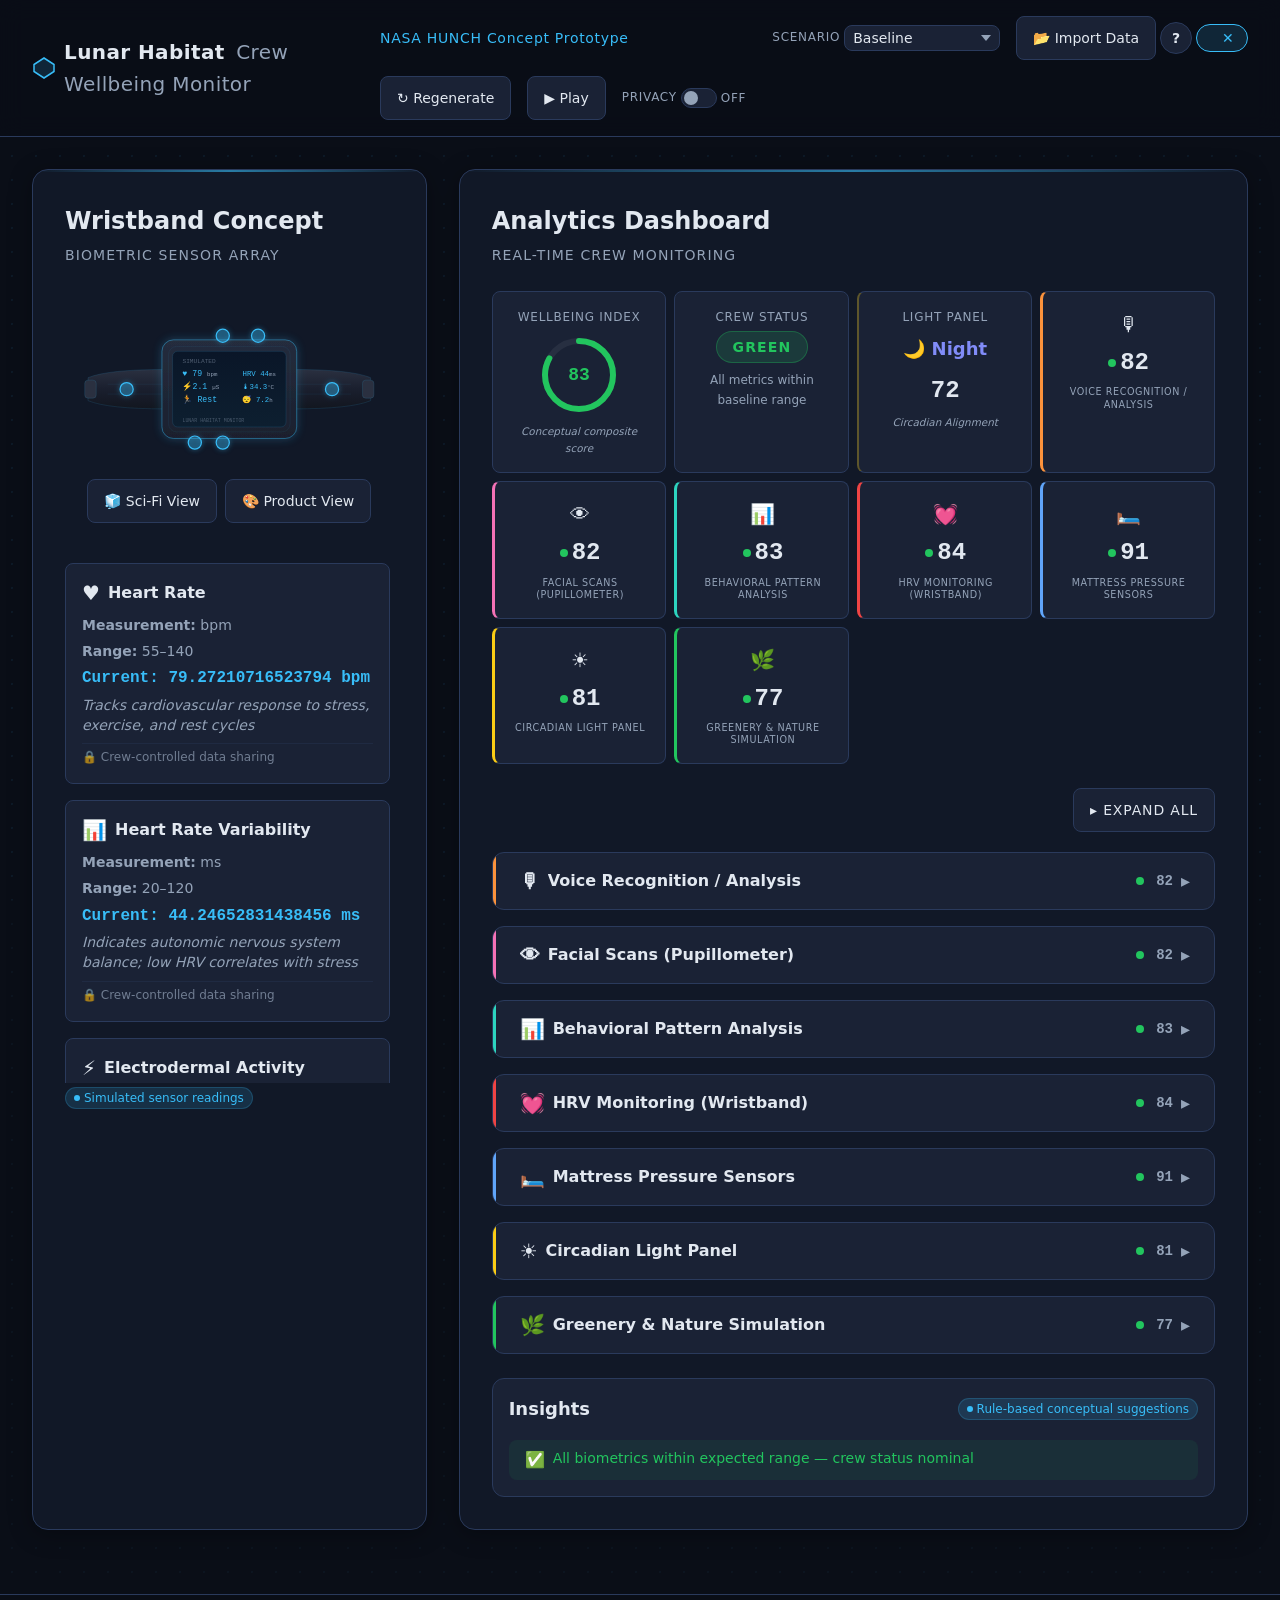
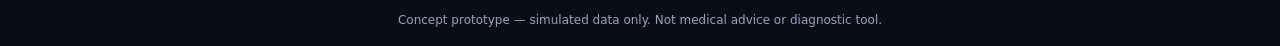
==== index.html @ 0d9d1b86 "feat: reorganize dashboard by monitoring system with accordion layout - Add 7 system accordion secti" ====
<!DOCTYPE html>
<html lang="en">
<head>
    <meta charset="UTF-8">
    <meta name="viewport" content="width=device-width, initial-scale=1.0">
    <title>Lunar Habitat — Crew Wellbeing Monitor</title>
    <link rel="stylesheet" href="styles/main.css">
</head>
<body class="dark-theme">

    <header class="site-header" role="banner">
        <div class="header-brand">
            <svg class="header-logo" width="24" height="24" viewBox="0 0 24 24" fill="none" aria-hidden="true">
                <polygon points="12,2 22,8.5 22,15.5 12,22 2,15.5 2,8.5" stroke="var(--color-accent)" stroke-width="1.5" fill="var(--color-accent-glow)" />
            </svg>
            <h1>Lunar Habitat <span class="subtitle">Crew Wellbeing Monitor</span></h1>
        </div>
        <div class="controls-bar">
            <span class="controls-label text-accent">NASA HUNCH Concept Prototype</span>

            <div class="controls-group">
                <label for="scenario-select" class="control-label">Scenario</label>
                <select id="scenario-select" class="control-select">
                    <option value="baseline">Baseline</option>
                    <option value="stress">Stress Spike</option>
                    <option value="sleepDeprived">Sleep Deprived</option>
                    <option value="exercise">High Activity</option>
                    <option value="eva">EVA Spacewalk</option>
                    <option value="microgravity">Microgravity Rest</option>
                    <option value="emergency">Emergency Alert</option>
                    <option value="isolation">Social Isolation</option>
                </select>
            </div>

            <div class="controls-group controls-group--import">
                <button id="btn-import" class="control-btn" title="Import CSV or JSON data file">
                    📂 Import Data
                </button>
                <input type="file" id="file-import" accept=".csv,.json" class="sr-only" aria-label="Choose CSV or JSON file to import">
                <button id="btn-import-help" class="control-btn control-btn--icon" title="Show expected file format" aria-label="File format help">
                    ?
                </button>
                <div id="import-badge" class="import-badge" hidden>
                    <span id="import-filename" class="import-badge-name"></span>
                    <button id="btn-import-clear" class="import-badge-clear" title="Clear imported data" aria-label="Clear imported data">✕</button>
                </div>
            </div>

            <button id="btn-regenerate" class="control-btn" title="Regenerate simulated data">
                ↻ Regenerate
            </button>

            <button id="btn-play-pause" class="control-btn" title="Play/pause real-time simulation">
                ▶ Play
            </button>

            <div class="controls-group">
                <label for="privacy-toggle" class="control-label">Privacy</label>
                <button id="privacy-toggle" class="control-toggle" role="switch" aria-checked="false" title="Toggle privacy mode — hide exact values">
                    <span class="toggle-track">
                        <span class="toggle-thumb"></span>
                    </span>
                    <span class="toggle-label">Off</span>
                </button>
            </div>
        </div>
    </header>

    <main id="main-content" class="main-layout">
        <section id="wristband-panel" class="panel">
            <div class="panel-header">
                <h2 class="panel-title">Wristband Concept</h2>
                <p class="panel-subtitle">Biometric Sensor Array</p>
            </div>
            <div class="wristband-display">
                <!-- Wristband visualization — Phase 2 -->
            </div>
            <div class="sensor-list">
                <!-- Sensor readings — Phase 2 -->
            </div>
            <span class="badge">Simulated sensor readings</span>
        </section>
        <section id="dashboard-panel" class="panel">
            <div class="panel-header">
                <h2 class="panel-title">Analytics Dashboard</h2>
                <p class="panel-subtitle">Real-time Crew Monitoring</p>
            </div>
            <div class="kpi-grid">
                <!-- KPI cards — Phase 3 -->
            </div>
            <div class="charts-grid">
                <!-- Charts — Phase 3 -->
            </div>
            <div class="insights-panel">
                <!-- Insights — Phase 3 -->
            </div>
            <p class="placeholder-text">Dashboard metrics loading...</p>
        </section>
    </main>

    <!-- Import format help popover -->
    <div id="import-help-popover" class="import-help-popover" hidden role="dialog" aria-label="Data import format help">
        <div class="import-help-content">
            <div class="import-help-header">
                <strong>Expected File Format</strong>
                <button id="btn-close-help" class="import-badge-clear" aria-label="Close help">✕</button>
            </div>
            <div class="import-help-body">
                <p><strong>CSV</strong> — first row must be column headers, comma-separated.</p>
                <p><strong>JSON</strong> — array of objects, or <code>{ "data": [...] }</code>.</p>
                <table class="import-help-table">
                    <thead><tr><th>Column</th><th>Range</th><th>Required</th></tr></thead>
                    <tbody>
                        <tr><td>timestamp</td><td>ISO 8601</td><td>No</td></tr>
                        <tr><td>heartRateBpm</td><td>40–180</td><td>Yes*</td></tr>
                        <tr><td>hrvMs</td><td>10–150</td><td>Yes*</td></tr>
                        <tr><td>edaMicrosiemens</td><td>0.1–10.0</td><td>Yes*</td></tr>
                        <tr><td>skinTempC</td><td>30.0–38.0</td><td>Yes*</td></tr>
                        <tr><td>activityScore</td><td>0–100</td><td>Yes*</td></tr>
                        <tr><td>sleepMinutes</td><td>0–600</td><td>Yes*</td></tr>
                        <tr><td>restlessnessScore</td><td>0–100</td><td>Yes*</td></tr>
                        <tr><td>voiceStressIndex</td><td>0–100</td><td>No</td></tr>
                        <tr><td>pupilDilationMm</td><td>2.0–8.0</td><td>No</td></tr>
                        <tr><td>socialScore</td><td>0–100</td><td>No</td></tr>
                        <tr><td>routineDeviation</td><td>0–100</td><td>No</td></tr>
                        <tr><td>cognitiveLoad</td><td>0–100</td><td>No</td></tr>
                        <tr><td>sleepQuality</td><td>0–100</td><td>No</td></tr>
                        <tr><td>circadianAlignment</td><td>0–100</td><td>No</td></tr>
                        <tr><td>lightSpectrumScore</td><td>0–100</td><td>No</td></tr>
                        <tr><td>greeneryExposureMin</td><td>0–120</td><td>No</td></tr>
                        <tr><td>natureSoundscapeScore</td><td>0–100</td><td>No</td></tr>
                        <tr><td>windowSimStatus</td><td>0–100</td><td>No</td></tr>
                    </tbody>
                </table>
                <p class="import-help-note">*At least one biometric column is required. Missing columns use defaults. Aliases accepted: hr, hrv, eda, temp, activity, sleep, restlessness, voice, pupil, social, routine, cognitive, circadian, spectrum, greenery, soundscape, window.</p>
                <p><a href="sample-data.csv" download class="import-help-link">⬇ Download sample CSV template</a></p>
            </div>
        </div>
    </div>

    <!-- Import toast notifications -->
    <div id="import-toast" class="import-toast" hidden role="alert" aria-live="assertive"></div>

    <footer class="site-footer">
        Concept prototype — simulated data only. Not medical advice or diagnostic tool.
    </footer>

    <div id="a11y-live" aria-live="polite" aria-atomic="true" class="sr-only"></div>

    <noscript>
        <p>JavaScript is required to run the Lunar Habitat Crew Wellbeing Monitor. Please enable JavaScript in your browser.</p>
    </noscript>

    <script type="module" src="scripts/app.js"></script>
</body>
</html>
---- styles/main.css ----
/**
 * Lunar Habitat — Crew Wellbeing Monitor
 * CSS Design System Foundation
 * NASA HUNCH Concept Prototype
 */

/* ============================================
   CSS Custom Properties
   ============================================ */

:root,
.dark-theme {
  /* Colors */
  --color-bg-primary: #0a0e17;
  --color-bg-secondary: #111827;
  --color-bg-card: #1a2235;
  --color-bg-card-hover: #1e2a40;
  --color-border: #2a3a5c;
  --color-text-primary: #e2e8f0;
  --color-text-secondary: #94a3b8;
  --color-text-accent: #38bdf8;
  --color-accent: #38bdf8;
  --color-accent-glow: rgba(56, 189, 248, 0.15);
  --color-success: #22c55e;
  --color-warning: #f59e0b;
  --color-danger: #ef4444;

  /* Spacing */
  --space-xs: 0.25rem;
  --space-sm: 0.5rem;
  --space-md: 1rem;
  --space-lg: 1.5rem;
  --space-xl: 2rem;
  --space-2xl: 3rem;

  /* Typography */
  --font-family: 'Inter', -apple-system, BlinkMacSystemFont, 'Segoe UI', system-ui, sans-serif;
  --font-mono: 'JetBrains Mono', 'Fira Code', 'Consolas', monospace;
  --font-size-xs: 0.75rem;
  --font-size-sm: 0.875rem;
  --font-size-base: 1rem;
  --font-size-lg: 1.125rem;
  --font-size-xl: 1.25rem;
  --font-size-2xl: 1.5rem;
  --font-size-3xl: 2rem;

  /* Radii */
  --radius-sm: 0.375rem;
  --radius-md: 0.5rem;
  --radius-lg: 0.75rem;
  --radius-xl: 1rem;

  /* Shadows */
  --shadow-card: 0 4px 24px rgba(0, 0, 0, 0.3);
  --shadow-glow: 0 0 20px var(--color-accent-glow);
}

/* ============================================
   Base Styles
   ============================================ */

*,
*::before,
*::after {
  box-sizing: border-box;
  margin: 0;
  padding: 0;
}

html {
  scroll-behavior: smooth;
}

body {
  background-color: var(--color-bg-primary);
  color: var(--color-text-primary);
  font-family: var(--font-family);
  font-size: var(--font-size-base);
  line-height: 1.6;
  min-height: 100vh;

  /* Subtle dot-grid background pattern for space-grade feel */
  background-image: radial-gradient(
    circle,
    rgba(56, 189, 248, 0.04) 1px,
    transparent 1px
  );
  background-size: 24px 24px;
}

/* Reduced motion preference */
@media (prefers-reduced-motion: reduce) {
  *,
  *::before,
  *::after {
    animation-duration: 0.01ms !important;
    animation-iteration-count: 1 !important;
    transition-duration: 0.01ms !important;
    scroll-behavior: auto !important;
  }
}

/* ============================================
   Layout Classes
   ============================================ */

.main-layout {
  display: grid;
  grid-template-columns: minmax(340px, 1fr) minmax(400px, 2fr);
  gap: var(--space-xl);
  padding: var(--space-xl);
  max-width: 1600px;
  margin: 0 auto;
  min-height: calc(100vh - 120px);
}

@media (max-width: 1024px) {
  .main-layout {
    grid-template-columns: 1fr;
  }
}

.panel {
  background: var(--color-bg-secondary);
  border: 1px solid var(--color-border);
  border-radius: var(--radius-xl);
  padding: var(--space-xl);
  box-shadow: var(--shadow-card);
  position: relative;
  overflow: hidden;
}

.panel::before {
  content: '';
  position: absolute;
  top: 0;
  left: 0;
  right: 0;
  height: 2px;
  background: linear-gradient(90deg, transparent, var(--color-accent), transparent);
  opacity: 0.6;
}

.panel-header {
  margin-bottom: var(--space-lg);
}

.panel-title {
  font-size: var(--font-size-2xl);
  font-weight: 600;
  color: var(--color-text-primary);
}

.panel-subtitle {
  font-size: var(--font-size-sm);
  color: var(--color-text-secondary);
  text-transform: uppercase;
  letter-spacing: 0.08em;
  margin-top: var(--space-xs);
}

.card {
  background-color: var(--color-bg-card);
  border: 1px solid var(--color-border);
  border-radius: var(--radius-md);
  padding: var(--space-md);
  transition: background-color 0.2s ease, box-shadow 0.2s ease;
}

.card:hover {
  background-color: var(--color-bg-card-hover);
  box-shadow: var(--shadow-glow);
}

/* ============================================
   Utility Classes
   ============================================ */

.visually-hidden {
  position: absolute;
  width: 1px;
  height: 1px;
  padding: 0;
  margin: -1px;
  overflow: hidden;
  clip: rect(0, 0, 0, 0);
  white-space: nowrap;
  border: 0;
}

.text-accent {
  color: var(--color-text-accent);
}

.text-muted {
  color: var(--color-text-secondary);
}

.text-success {
  color: var(--color-success);
}

.text-warning {
  color: var(--color-warning);
}

.text-danger {
  color: var(--color-danger);
}

.badge {
  display: inline-flex;
  align-items: center;
  gap: var(--space-xs);
  padding: var(--space-xs) var(--space-sm);
  font-size: var(--font-size-xs);
  font-weight: 500;
  line-height: 1;
  border-radius: 9999px;
  background: var(--color-accent-glow);
  color: var(--color-accent);
  border: 1px solid rgba(56, 189, 248, 0.2);
}

.badge::before {
  content: '';
  width: 6px;
  height: 6px;
  border-radius: 50%;
  background: var(--color-accent);
  animation: pulse 2s ease-in-out infinite;
}

@keyframes pulse {
  0%, 100% { opacity: 1; }
  50% { opacity: 0.4; }
}

/* ============================================
   Header Styles
   ============================================ */

.site-header {
  position: sticky;
  top: 0;
  z-index: 100;
  display: flex;
  align-items: center;
  justify-content: space-between;
  padding: var(--space-md) var(--space-xl);
  background: rgba(10, 14, 23, 0.85);
  backdrop-filter: blur(12px);
  -webkit-backdrop-filter: blur(12px);
  border-bottom: 1px solid var(--color-border);
}

.header-brand {
  display: flex;
  align-items: center;
  gap: var(--space-sm);
}

.header-brand h1 {
  font-size: var(--font-size-xl);
  font-weight: 600;
  color: var(--color-text-primary);
  letter-spacing: 0.02em;
}

.header-brand .subtitle {
  font-weight: 300;
  color: var(--color-text-secondary);
  margin-left: var(--space-xs);
}

.header-logo {
  flex-shrink: 0;
}

.controls-bar {
  display: flex;
  align-items: center;
  gap: var(--space-sm);
}

/* ============================================
   Footer Styles
   ============================================ */

.site-footer {
  text-align: center;
  padding: var(--space-md) var(--space-xl);
  font-size: var(--font-size-xs);
  color: var(--color-text-secondary);
  background: var(--color-bg-primary);
  border-top: 1px solid var(--color-border);
}

/* ============================================
   Background Dot Grid
   ============================================ */

body::after {
  content: '';
  position: fixed;
  inset: 0;
  background-image: radial-gradient(circle, rgba(56, 189, 248, 0.03) 1px, transparent 1px);
  background-size: 24px 24px;
  pointer-events: none;
  z-index: -1;
}

/* ============================================
   Placeholder / Loading State
   ============================================ */

.placeholder-text {
  color: var(--color-text-secondary);
  font-style: italic;
  text-align: center;
  padding: var(--space-2xl);
  font-size: var(--font-size-sm);
}

/* ============================================
   Wristband Display
   ============================================ */

.wristband-display {
  display: flex;
  flex-direction: column;
  justify-content: center;
  align-items: center;
  padding: var(--space-md) 0;
  max-width: 520px;
  margin: 0 auto;
  gap: var(--space-sm);
}

.view-3d-links {
  display: flex;
  gap: var(--space-sm);
  flex-wrap: wrap;
  justify-content: center;
}

.view-3d-link {
  display: inline-flex;
  align-items: center;
  gap: var(--space-xs);
  text-decoration: none;
  font-size: var(--font-size-sm);
  color: var(--color-text-accent);
  border: 1px solid var(--color-accent);
  padding: var(--space-xs) var(--space-md);
  border-radius: var(--radius-md);
  background: rgba(56, 189, 248, 0.08);
  cursor: pointer;
  transition: background 0.2s, box-shadow 0.2s;
}

.view-3d-link:hover,
.view-3d-link:focus-visible {
  background: rgba(56, 189, 248, 0.18);
  box-shadow: 0 0 12px var(--color-accent-glow);
  outline: none;
}

.wristband-svg {
  width: 100%;
  height: auto;
  display: block;
}

/* ============================================
   Sensor Hotspots (SVG circles)
   ============================================ */

.sensor-hotspot {
  cursor: pointer;
  transition: transform 0.2s ease, fill-opacity 0.2s ease;
  transform-origin: center;
}

.sensor-hotspot:hover {
  transform: scale(1.45);
  fill-opacity: 0.55;
}

@keyframes hotspot-pulse {
  0%, 100% { stroke-opacity: 1; }
  50%      { stroke-opacity: 0.3; }
}

.hotspot-pulse {
  animation: hotspot-pulse 2.5s ease-in-out infinite;
}

/* ============================================
   Device Screen Text
   ============================================ */

.device-screen-text text {
  pointer-events: none;
}

/* ============================================
   Sensor List & Cards
   ============================================ */

.sensor-list {
  display: flex;
  flex-direction: column;
  gap: var(--space-md);
  margin-top: var(--space-lg);
  max-height: 520px;
  overflow-y: auto;
  padding-right: var(--space-xs);
}

.sensor-card {
  background-color: var(--color-bg-card);
  border: 1px solid var(--color-border);
  border-radius: var(--radius-md);
  padding: var(--space-md);
  transition: border-color 0.25s ease, box-shadow 0.25s ease, background-color 0.2s ease;
  cursor: default;
}

.sensor-card:hover {
  background-color: var(--color-bg-card-hover);
  box-shadow: var(--shadow-glow);
}

.sensor-card.active {
  border-color: var(--color-accent);
  box-shadow: 0 0 16px var(--color-accent-glow),
              inset 0 0 0 1px rgba(56, 189, 248, 0.1);
}

.sensor-card-header {
  display: flex;
  align-items: center;
  gap: var(--space-sm);
  margin-bottom: var(--space-sm);
}

.sensor-card-header .sensor-icon {
  font-size: var(--font-size-xl);
  line-height: 1;
}

.sensor-card-header .sensor-name {
  font-size: var(--font-size-base);
  font-weight: 600;
  color: var(--color-text-primary);
}

.sensor-card-body {
  font-size: var(--font-size-sm);
  color: var(--color-text-secondary);
  display: flex;
  flex-direction: column;
  gap: var(--space-xs);
}

.sensor-card-body .sensor-reading {
  font-family: var(--font-mono);
  font-size: var(--font-size-base);
  color: var(--color-accent);
  font-weight: 600;
}

.sensor-card-body .sensor-why {
  font-style: italic;
  color: var(--color-text-secondary);
  line-height: 1.4;
}

.sensor-privacy {
  font-size: var(--font-size-xs);
  color: var(--color-text-secondary);
  opacity: 0.7;
  margin-top: var(--space-sm);
  padding-top: var(--space-xs);
  border-top: 1px solid rgba(42, 58, 92, 0.5);
}

/* Scrollbar styling for sensor list */
.sensor-list::-webkit-scrollbar {
  width: 4px;
}

.sensor-list::-webkit-scrollbar-track {
  background: transparent;
}

.sensor-list::-webkit-scrollbar-thumb {
  background: var(--color-border);
  border-radius: 2px;
}

.sensor-list::-webkit-scrollbar-thumb:hover {
  background: var(--color-text-secondary);
}

/* ============================================
   Charts Grid & Cards
   ============================================ */

.charts-grid {
  display: flex;
  flex-direction: column;
  gap: var(--space-md);
  margin-top: var(--space-md);
}

@media (max-width: 768px) {
  .charts-grid {
    gap: var(--space-sm);
  }
}

.chart-card {
  padding: var(--space-md);
  min-height: 200px;
}

.chart-card h3 {
  font-size: var(--font-size-sm);
  font-weight: 500;
  color: var(--color-text-secondary);
  text-transform: uppercase;
  letter-spacing: 0.06em;
  margin-bottom: var(--space-sm);
}

.chart-container {
  position: relative;
  width: 100%;
}

.chart-container canvas {
  display: block;
  width: 100%;
  border-radius: var(--radius-sm);
}

.chart-legend {
  display: flex;
  gap: var(--space-md);
  margin-top: var(--space-xs);
  font-size: var(--font-size-xs);
  color: var(--color-text-secondary);
}

.chart-legend-item {
  display: flex;
  align-items: center;
  gap: var(--space-xs);
}

.chart-legend-swatch {
  display: inline-block;
  width: 12px;
  height: 3px;
  border-radius: 2px;
}

/* ============================================
   KPI Grid
   ============================================ */

.kpi-grid {
    display: grid;
    grid-template-columns: repeat(4, 1fr);
    gap: var(--space-sm);
    margin-bottom: var(--space-lg);
}

@media (max-width: 1200px) {
    .kpi-grid { grid-template-columns: repeat(3, 1fr); }
}

@media (max-width: 768px) {
    .kpi-grid { grid-template-columns: repeat(2, 1fr); }
}

.kpi-card {
    text-align: center;
    padding: var(--space-md);
    display: flex;
    flex-direction: column;
    align-items: center;
    gap: var(--space-xs);
}

.kpi-card--wellbeing,
.kpi-card--status {
    grid-column: span 1;
}

.kpi-icon {
    font-size: var(--font-size-xl);
}

.kpi-value {
    font-size: var(--font-size-2xl);
    font-weight: 700;
    font-family: var(--font-mono);
    color: var(--color-text-primary);
}

.kpi-label {
    font-size: var(--font-size-xs);
    color: var(--color-text-secondary);
    text-transform: uppercase;
    letter-spacing: 0.06em;
}

.kpi-unit {
    font-size: var(--font-size-xs);
    color: var(--color-text-secondary);
    font-family: var(--font-mono);
}

.kpi-sublabel {
    font-size: 0.65rem;
    color: var(--color-text-secondary);
    font-style: italic;
}

/* Wellbeing Gauge */
.wellbeing-gauge {
    margin: var(--space-xs) 0;
}

.wellbeing-ring {
    display: block;
}

/* Status Pill */
.status-pill {
    display: inline-flex;
    align-items: center;
    padding: var(--space-xs) var(--space-md);
    border-radius: 9999px;
    font-size: var(--font-size-sm);
    font-weight: 600;
    text-transform: uppercase;
    letter-spacing: 0.08em;
}

.status-pill--green {
    background: rgba(34, 197, 94, 0.15);
    color: #22c55e;
    border: 1px solid rgba(34, 197, 94, 0.3);
}

.status-pill--yellow {
    background: rgba(245, 158, 11, 0.15);
    color: #f59e0b;
    border: 1px solid rgba(245, 158, 11, 0.3);
}

.status-pill--red {
    background: rgba(239, 68, 68, 0.15);
    color: #ef4444;
    border: 1px solid rgba(239, 68, 68, 0.3);
}

.status-explanation {
    font-size: var(--font-size-xs);
    color: var(--color-text-secondary);
    margin-top: var(--space-xs);
}

/* Habitat-integrated sensor KPI cards */
.kpi-card--habitat {
    border-left: 2px solid rgba(56, 189, 248, 0.3);
}

.kpi-badge-habitat {
    font-size: 0.55rem;
    color: #38bdf8;
    text-transform: uppercase;
    letter-spacing: 0.1em;
    opacity: 0.7;
    margin-top: var(--space-xs);
}

/* Light Panel Status card */
.kpi-card--lightpanel {
    grid-column: span 1;
    border-left: 2px solid rgba(250, 204, 21, 0.3);
}

.lightpanel-phase {
    font-size: var(--font-size-lg);
    font-weight: 600;
    margin: var(--space-xs) 0;
}

/* ============================================
   System Accordion
   ============================================ */

.accordion-controls {
    display: flex;
    justify-content: flex-end;
    margin-bottom: var(--space-xs);
}

.accordion-toggle-all {
    font-size: var(--font-size-xs);
    text-transform: uppercase;
    letter-spacing: 0.06em;
}

.system-accordion {
    border: 1px solid var(--color-border);
    border-radius: var(--radius-lg);
    background: var(--color-bg-card);
    overflow: hidden;
    transition: border-color 0.2s ease;
}

.system-accordion:hover {
    border-color: rgba(56, 189, 248, 0.2);
}

.system-accordion__header {
    display: flex;
    align-items: center;
    gap: var(--space-sm);
    width: 100%;
    padding: var(--space-md) var(--space-lg);
    background: transparent;
    border: none;
    border-left: 3px solid transparent;
    color: var(--color-text-primary);
    font-family: var(--font-sans);
    font-size: var(--font-size-base);
    font-weight: 600;
    cursor: pointer;
    text-align: left;
    transition: background 0.15s ease;
    min-height: 44px;
}

.system-accordion__header:hover {
    background: rgba(56, 189, 248, 0.04);
}

.system-accordion__header:focus-visible {
    outline: 2px solid var(--color-accent);
    outline-offset: -2px;
    border-radius: var(--radius-lg);
}

.system-accordion__icon {
    font-size: var(--font-size-xl);
    flex-shrink: 0;
}

.system-accordion__title {
    flex: 1;
    min-width: 0;
    overflow: hidden;
    text-overflow: ellipsis;
    white-space: nowrap;
}

.system-accordion__score {
    font-size: var(--font-size-sm);
    font-family: var(--font-mono);
    color: var(--color-text-secondary);
    margin-left: var(--space-xs);
}

.system-accordion__chevron {
    font-size: var(--font-size-lg);
    color: var(--color-text-secondary);
    transition: transform 0.2s ease;
    flex-shrink: 0;
}

.system-accordion.is-open .system-accordion__chevron {
    transform: rotate(0deg);
}

.system-accordion__body {
    max-height: 0;
    overflow: hidden;
    transition: max-height 0.35s ease;
    padding: 0 var(--space-lg);
}

.system-accordion.is-open .system-accordion__body {
    padding: var(--space-sm) var(--space-lg) var(--space-lg);
}

.system-accordion__desc {
    font-size: var(--font-size-sm);
    color: var(--color-text-secondary);
    line-height: 1.5;
    margin-bottom: var(--space-md);
    padding-bottom: var(--space-sm);
    border-bottom: 1px solid var(--color-border);
}

.system-accordion__kpis {
    margin-bottom: var(--space-md);
}

.system-accordion__kpis.kpi-grid {
    grid-template-columns: repeat(auto-fit, minmax(120px, 1fr));
}

.system-accordion__charts {
    display: grid;
    grid-template-columns: repeat(2, 1fr);
    gap: var(--space-md);
}

@media (max-width: 768px) {
    .system-accordion__charts {
        grid-template-columns: 1fr;
    }
    .system-accordion__header {
        padding: var(--space-sm) var(--space-md);
        font-size: var(--font-size-sm);
    }
    .system-accordion__body {
        padding: 0 var(--space-md);
    }
    .system-accordion.is-open .system-accordion__body {
        padding: var(--space-xs) var(--space-md) var(--space-md);
    }
}

/* System health dot */
.system-status-dot {
    display: inline-block;
    width: 8px;
    height: 8px;
    border-radius: 50%;
    flex-shrink: 0;
}

/* System summary cards in overview */
.kpi-card--system-summary {
    border-left: 3px solid transparent;
    transition: border-color 0.2s ease, box-shadow 0.2s ease;
}

.kpi-card--system-summary:hover {
    box-shadow: 0 0 12px rgba(56, 189, 248, 0.15);
}

.system-summary-row {
    display: flex;
    align-items: center;
    gap: var(--space-xs);
    justify-content: center;
}

.kpi-card--system-summary .kpi-label {
    font-size: 0.6rem;
    line-height: 1.3;
}

/* Reduced motion */
@media (prefers-reduced-motion: reduce) {
    .system-accordion__body {
        transition: none;
    }
    .system-accordion__chevron {
        transition: none;
    }
    .system-accordion {
        transition: none;
    }
}

/* ============================================
   Insights Panel
   ============================================ */

.insights-panel {
    margin-top: var(--space-lg);
    padding: var(--space-md);
    background: var(--color-bg-card);
    border: 1px solid var(--color-border);
    border-radius: var(--radius-lg);
}

.insights-header {
    display: flex;
    align-items: center;
    justify-content: space-between;
    margin-bottom: var(--space-md);
}

.insights-header h3 {
    font-size: var(--font-size-lg);
    font-weight: 600;
    color: var(--color-text-primary);
}

.insights-list {
    list-style: none;
    display: flex;
    flex-direction: column;
    gap: var(--space-sm);
}

.insight-item {
    display: flex;
    align-items: flex-start;
    gap: var(--space-sm);
    padding: var(--space-sm) var(--space-md);
    border-radius: var(--radius-md);
    font-size: var(--font-size-sm);
    line-height: 1.5;
}

.insight-item--warning {
    background: rgba(245, 158, 11, 0.08);
    color: #f59e0b;
}

.insight-item--danger {
    background: rgba(239, 68, 68, 0.08);
    color: #ef4444;
}

.insight-item--info {
    background: rgba(56, 189, 248, 0.08);
    color: #38bdf8;
}

.insight-item--success {
    background: rgba(34, 197, 94, 0.08);
    color: #22c55e;
}

.insight-icon {
    flex-shrink: 0;
    font-size: var(--font-size-base);
}

.insight-text {
    flex: 1;
}

/* ============================================
   Phase 6 — Interaction Controls & Demo Mode
   ============================================ */

/* Controls Bar */
.controls-bar {
    display: flex;
    align-items: center;
    gap: var(--space-md);
    flex-wrap: wrap;
}

.controls-label {
    font-size: var(--font-size-sm);
    letter-spacing: 0.05em;
    margin-right: auto;
}

.controls-group {
    display: flex;
    align-items: center;
    gap: var(--space-xs);
}

.control-label {
    font-size: var(--font-size-xs);
    color: var(--color-text-secondary);
    text-transform: uppercase;
    letter-spacing: 0.06em;
}

/* Select dropdown */
.control-select {
    background: var(--color-bg-card);
    color: var(--color-text-primary);
    border: 1px solid var(--color-border);
    border-radius: var(--radius-md);
    padding: var(--space-xs) var(--space-sm);
    font-size: var(--font-size-sm);
    font-family: inherit;
    cursor: pointer;
    outline: none;
    transition: border-color 0.2s;
    appearance: none;
    -webkit-appearance: none;
    padding-right: 1.5rem;
    background-image: url("data:image/svg+xml,%3Csvg xmlns='http://www.w3.org/2000/svg' width='10' height='6'%3E%3Cpath d='M0 0l5 6 5-6z' fill='%2394a3b8'/%3E%3C/svg%3E");
    background-repeat: no-repeat;
    background-position: right 0.5rem center;
}

.control-select:hover,
.control-select:focus {
    border-color: var(--color-accent);
}

.control-select option {
    background: var(--color-bg-secondary);
    color: var(--color-text-primary);
}

/* Buttons */
.control-btn {
    background: var(--color-bg-card);
    color: var(--color-text-primary);
    border: 1px solid var(--color-border);
    border-radius: var(--radius-md);
    padding: var(--space-xs) var(--space-md);
    font-size: var(--font-size-sm);
    font-family: inherit;
    cursor: pointer;
    transition: all 0.2s;
    white-space: nowrap;
}

.control-btn:hover {
    border-color: var(--color-accent);
    background: var(--color-bg-card-hover);
}

.control-btn:active {
    transform: scale(0.97);
}

.control-btn--active {
    background: var(--color-accent-glow);
    border-color: var(--color-accent);
    color: var(--color-accent);
}

/* Toggle switch */
.control-toggle {
    display: flex;
    align-items: center;
    gap: var(--space-xs);
    background: none;
    border: none;
    cursor: pointer;
    padding: 0;
    color: var(--color-text-secondary);
    font-size: var(--font-size-xs);
    font-family: inherit;
}

.toggle-track {
    display: inline-flex;
    align-items: center;
    width: 36px;
    height: 20px;
    background: var(--color-bg-card);
    border: 1px solid var(--color-border);
    border-radius: 10px;
    padding: 2px;
    transition: all 0.2s;
}

.toggle-thumb {
    width: 14px;
    height: 14px;
    background: var(--color-text-secondary);
    border-radius: 50%;
    transition: all 0.2s;
}

.control-toggle--active .toggle-track {
    background: var(--color-accent-glow);
    border-color: var(--color-accent);
}

.control-toggle--active .toggle-thumb {
    transform: translateX(16px);
    background: var(--color-accent);
}

.toggle-label {
    text-transform: uppercase;
    letter-spacing: 0.06em;
}

/* Panel transitions */
.panel {
    transition: opacity 0.2s ease;
}

@media (prefers-reduced-motion: reduce) {
    .panel { transition: none; }
    .toggle-thumb { transition: none; }
    .control-btn { transition: none; }
}

/* Privacy mode indicator */
.privacy-masked {
    font-style: italic;
    opacity: 0.85;
}

/* Responsive controls */
@media (max-width: 768px) {
    .controls-bar {
        gap: var(--space-sm);
    }
    .controls-label {
        width: 100%;
        margin-bottom: var(--space-xs);
    }
}

/* ============================================
   Phase 7 — Accessibility, Responsiveness & Polish
   ============================================ */

/* Screen Reader Only (Visually Hidden) */
.sr-only {
  position: absolute;
  width: 1px;
  height: 1px;
  padding: 0;
  margin: -1px;
  overflow: hidden;
  clip: rect(0, 0, 0, 0);
  white-space: nowrap;
  border: 0;
}

/* Focus Visible Styles */
:focus-visible {
  outline: 2px solid var(--color-accent);
  outline-offset: 2px;
}
button:focus-visible,
select:focus-visible,
.control-toggle:focus-visible,
.sensor-hotspot:focus-visible {
  outline: 2px solid var(--color-accent);
  outline-offset: 2px;
  box-shadow: 0 0 0 4px var(--color-accent-glow);
}

/* Touch Targets (minimum 44x44px) */
.control-btn,
.control-toggle,
.sensor-hotspot {
  min-height: 44px;
  min-width: 44px;
}

/* Loading Spinner */
.loading-spinner {
  display: flex;
  align-items: center;
  justify-content: center;
  padding: var(--space-xl);
}
.loading-spinner::after {
  content: '';
  width: 32px;
  height: 32px;
  border: 3px solid var(--color-border);
  border-top-color: var(--color-accent);
  border-radius: 50%;
  animation: spin 0.8s linear infinite;
}
@keyframes spin {
  to { transform: rotate(360deg); }
}

/* Footer Spacing */
.site-footer {
  margin-top: var(--space-xl);
}

/* ============================================
   Phase 8 — Data Import Controls
   ============================================ */

/* Import badge (shown when imported data is active) */
.import-badge {
    display: inline-flex;
    align-items: center;
    gap: var(--space-xs);
    background: var(--color-accent-glow);
    border: 1px solid var(--color-accent);
    border-radius: 999px;
    padding: 2px var(--space-sm) 2px var(--space-md);
    font-size: var(--font-size-xs);
    color: var(--color-accent);
    font-family: var(--font-mono);
    max-width: 200px;
    animation: badgeFadeIn 0.3s ease;
}

@keyframes badgeFadeIn {
    from { opacity: 0; transform: scale(0.9); }
    to { opacity: 1; transform: scale(1); }
}

.import-badge-name {
    overflow: hidden;
    text-overflow: ellipsis;
    white-space: nowrap;
}

.import-badge-clear {
    display: inline-flex;
    align-items: center;
    justify-content: center;
    background: none;
    border: none;
    color: var(--color-accent);
    cursor: pointer;
    font-size: 14px;
    line-height: 1;
    padding: 2px 4px;
    border-radius: 50%;
    transition: background 0.15s;
    min-width: 22px;
    min-height: 22px;
}

.import-badge-clear:hover {
    background: rgba(56, 189, 248, 0.2);
}

/* Small icon-style button (? help) */
.control-btn--icon {
    min-width: 32px;
    min-height: 32px;
    padding: 0;
    display: inline-flex;
    align-items: center;
    justify-content: center;
    font-weight: 700;
    font-size: var(--font-size-sm);
    border-radius: 50%;
}

/* Disabled simulation controls */
.control--disabled {
    opacity: 0.4;
    pointer-events: none;
    cursor: not-allowed;
}

/* Import toast notification */
.import-toast {
    position: fixed;
    bottom: var(--space-lg);
    left: 50%;
    transform: translateX(-50%);
    padding: var(--space-sm) var(--space-lg);
    border-radius: var(--radius-md);
    font-size: var(--font-size-sm);
    font-family: inherit;
    z-index: 1000;
    max-width: 600px;
    text-align: center;
    animation: toastSlideUp 0.3s ease;
    box-shadow: 0 4px 24px rgba(0, 0, 0, 0.5);
}

@keyframes toastSlideUp {
    from { opacity: 0; transform: translateX(-50%) translateY(16px); }
    to { opacity: 1; transform: translateX(-50%) translateY(0); }
}

.import-toast--success {
    background: rgba(34, 197, 94, 0.15);
    border: 1px solid #22c55e;
    color: #22c55e;
}

.import-toast--warning {
    background: rgba(245, 158, 11, 0.15);
    border: 1px solid #f59e0b;
    color: #f59e0b;
}

.import-toast--error {
    background: rgba(239, 68, 68, 0.15);
    border: 1px solid #ef4444;
    color: #ef4444;
}

/* Import help popover */
.import-help-popover {
    position: fixed;
    top: 50%;
    left: 50%;
    transform: translate(-50%, -50%);
    z-index: 999;
    background: var(--color-bg-secondary);
    border: 1px solid var(--color-border);
    border-radius: var(--radius-lg);
    box-shadow: 0 8px 32px rgba(0, 0, 0, 0.6);
    max-width: 520px;
    width: 90vw;
    animation: popoverFadeIn 0.2s ease;
}

@keyframes popoverFadeIn {
    from { opacity: 0; transform: translate(-50%, -50%) scale(0.95); }
    to { opacity: 1; transform: translate(-50%, -50%) scale(1); }
}

.import-help-content {
    padding: var(--space-lg);
}

.import-help-header {
    display: flex;
    align-items: center;
    justify-content: space-between;
    margin-bottom: var(--space-md);
    font-size: var(--font-size-md);
    color: var(--color-accent);
}

.import-help-body {
    font-size: var(--font-size-sm);
    color: var(--color-text-secondary);
    line-height: 1.6;
}

.import-help-body p {
    margin: var(--space-xs) 0;
}

.import-help-body code {
    background: var(--color-bg-card);
    padding: 1px 4px;
    border-radius: 3px;
    font-family: var(--font-mono);
    font-size: 0.9em;
}

.import-help-table {
    width: 100%;
    border-collapse: collapse;
    margin: var(--space-md) 0;
    font-family: var(--font-mono);
    font-size: var(--font-size-xs);
}

.import-help-table th,
.import-help-table td {
    padding: var(--space-xs) var(--space-sm);
    text-align: left;
    border-bottom: 1px solid var(--color-border);
}

.import-help-table th {
    color: var(--color-accent);
    font-weight: 600;
    text-transform: uppercase;
    letter-spacing: 0.05em;
}

.import-help-note {
    font-size: var(--font-size-xs);
    opacity: 0.7;
    font-style: italic;
}

.import-help-link {
    color: var(--color-accent);
    text-decoration: none;
    font-weight: 500;
}

.import-help-link:hover {
    text-decoration: underline;
}

/* ============================================
   Mobile Responsiveness (600px)
   ============================================ */

@media (max-width: 600px) {
  .controls-bar {
    flex-direction: column;
    align-items: stretch;
    gap: var(--space-sm);
  }
  .controls-group {
    width: 100%;
    justify-content: space-between;
  }
  .control-select {
    flex: 1;
  }
  .control-btn {
    width: 100%;
    justify-content: center;
  }
  .control-btn--icon {
    width: 32px;
    min-width: 32px;
  }
  .import-badge {
    max-width: 100%;
  }
  .import-help-popover {
    width: 95vw;
  }
  .main-layout {
    padding: var(--space-md);
    gap: var(--space-md);
  }
  .panel {
    padding: var(--space-md);
  }
  .charts-grid {
    grid-template-columns: 1fr;
  }
  .kpi-grid {
    grid-template-columns: repeat(2, 1fr);
  }
  .wristband-svg {
    max-width: 100%;
    height: auto;
  }
}
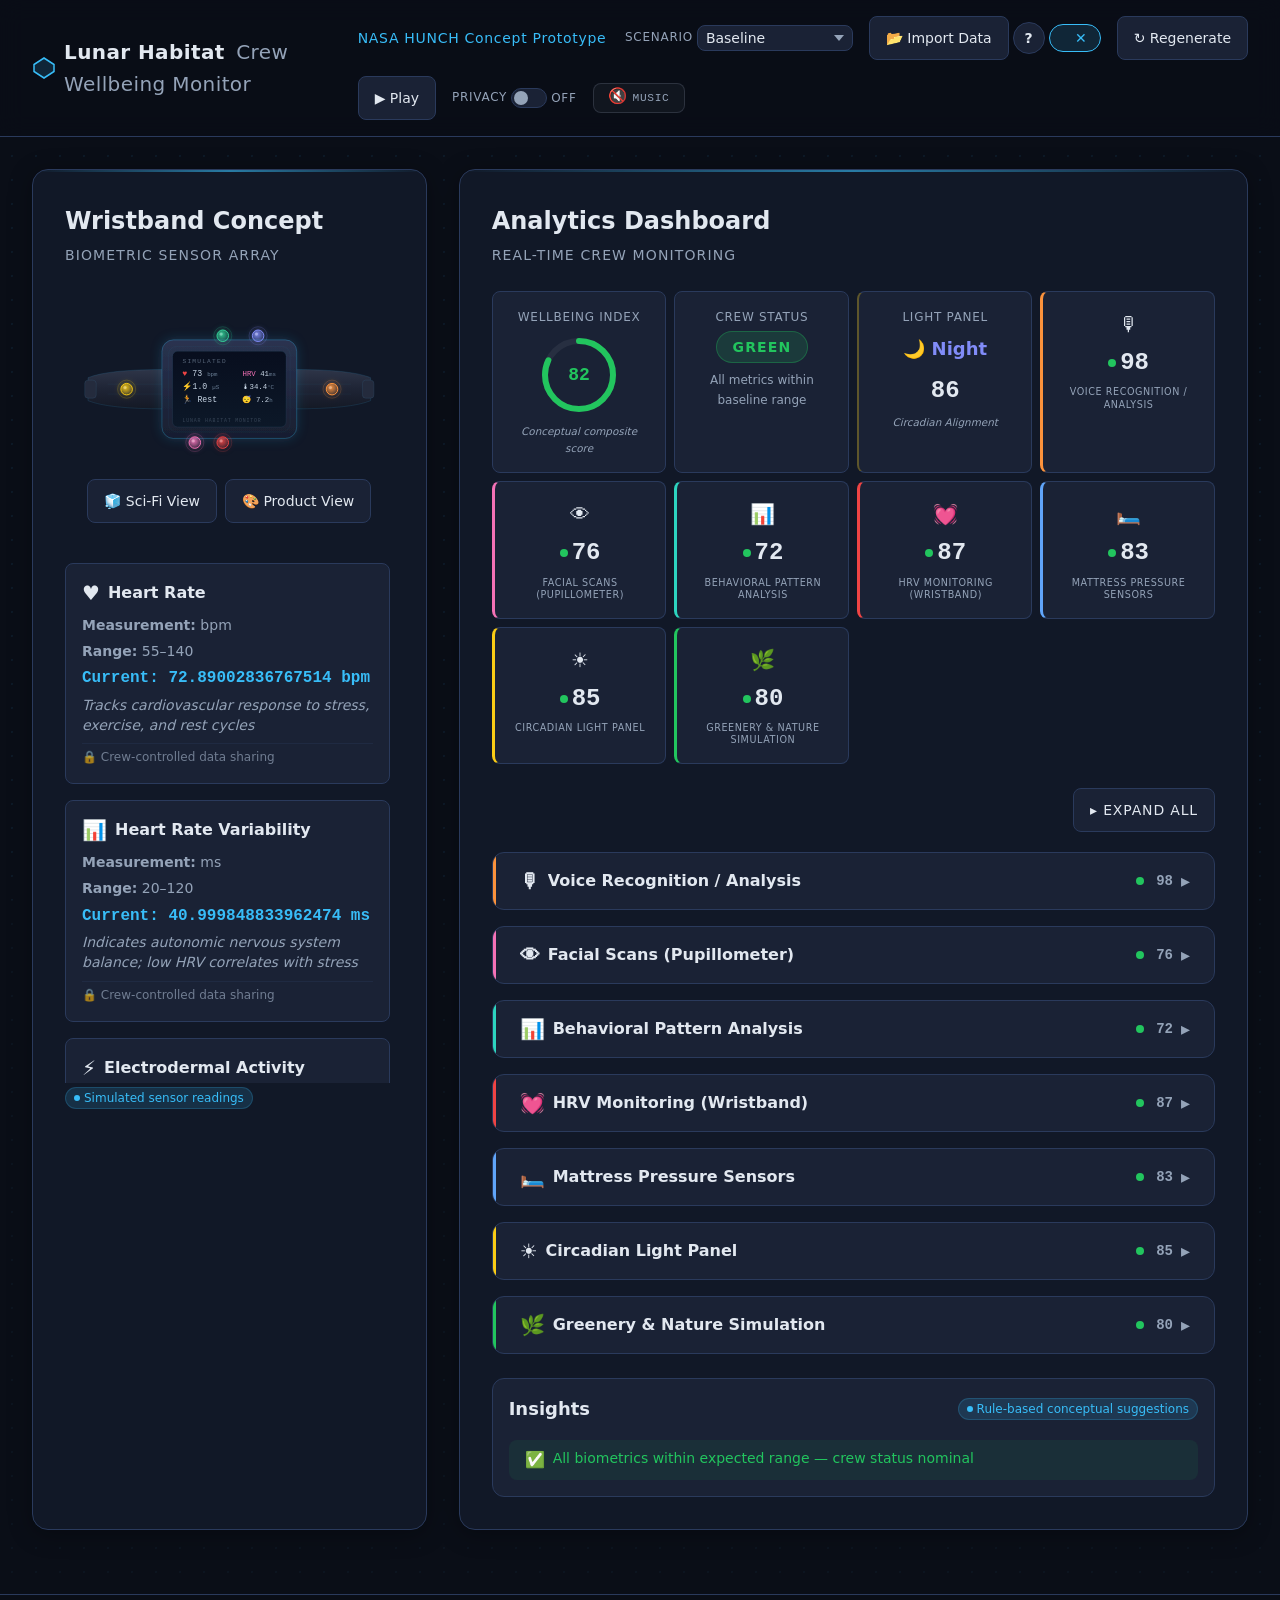
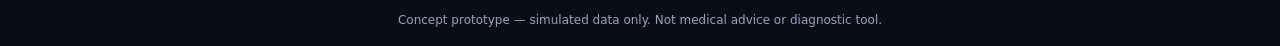
==== commit b328dd13: "refactor: reorganize folder structure" ====
--- a/index.html
+++ b/index.html
@@ -61,6 +61,13 @@
                         <span class="toggle-thumb"></span>
                     </span>
                     <span class="toggle-label">Off</span>
+                </button>
+            </div>
+
+            <div class="controls-group">
+                <button id="music-toggle" class="music-toggle-btn" role="switch" aria-checked="false" aria-label="Toggle background music" title="Toggle ambient music">
+                    <span class="music-icon">🔇</span>
+                    <span class="music-label">Music</span>
                 </button>
             </div>
         </div>
@@ -133,7 +140,7 @@
                     </tbody>
                 </table>
                 <p class="import-help-note">*At least one biometric column is required. Missing columns use defaults. Aliases accepted: hr, hrv, eda, temp, activity, sleep, restlessness, voice, pupil, social, routine, cognitive, circadian, spectrum, greenery, soundscape, window.</p>
-                <p><a href="sample-data.csv" download class="import-help-link">⬇ Download sample CSV template</a></p>
+                <p><a href="assets/data/sample-data.csv" download class="import-help-link">⬇ Download sample CSV template</a></p>
             </div>
         </div>
     </div>
--- a/styles/main.css
+++ b/styles/main.css
@@ -376,24 +376,61 @@
    Sensor Hotspots (SVG circles)
    ============================================ */
 
+/* The <g> group is the interactive target; the visible circle is pointer-events:none */
+.sensor-hotspot-group {
+  cursor: pointer;
+}
+
 .sensor-hotspot {
-  cursor: pointer;
-  transition: transform 0.2s ease, fill-opacity 0.2s ease;
-  transform-origin: center;
-}
-
-.sensor-hotspot:hover {
-  transform: scale(1.45);
-  fill-opacity: 0.55;
-}
-
+  transition: r 0.25s ease, stroke-width 0.25s ease;
+}
+
+.sensor-hotspot-ring {
+  transition: r 0.25s ease, stroke-opacity 0.25s ease, stroke-width 0.25s ease;
+}
+
+/* Grow the visible orb + expand ring on group hover */
+.sensor-hotspot-group:hover .sensor-hotspot {
+  r: 9;
+  stroke-width: 1.8;
+}
+
+.sensor-hotspot-group:hover .sensor-hotspot-ring {
+  r: 15;
+  stroke-opacity: 0.5;
+  stroke-width: 1;
+}
+
+/* Breathing pulse animation on the outer ring */
 @keyframes hotspot-pulse {
-  0%, 100% { stroke-opacity: 1; }
-  50%      { stroke-opacity: 0.3; }
-}
-
-.hotspot-pulse {
-  animation: hotspot-pulse 2.5s ease-in-out infinite;
+  0%, 100% { stroke-opacity: 0.3; r: 11; }
+  50%      { stroke-opacity: 0.08; r: 13; }
+}
+
+.sensor-hotspot-ring {
+  animation: hotspot-pulse 3s ease-in-out infinite;
+}
+
+/* Active / selected hotspot state */
+.sensor-hotspot-group.active .sensor-hotspot {
+  r: 9;
+  stroke-width: 2;
+}
+
+.sensor-hotspot-group.active .sensor-hotspot-ring {
+  r: 16;
+  stroke-opacity: 0.65;
+  stroke-width: 1.5;
+  animation: hotspot-active-pulse 1.8s ease-in-out infinite;
+}
+
+.sensor-hotspot-group.active .hotspot-active-ring {
+  opacity: 1;
+}
+
+@keyframes hotspot-active-pulse {
+  0%, 100% { stroke-opacity: 0.65; r: 16; }
+  50%      { stroke-opacity: 0.3; r: 18; }
 }
 
 /* ============================================
@@ -798,6 +835,11 @@
 
 .system-accordion.is-open .system-accordion__body {
     padding: var(--space-sm) var(--space-lg) var(--space-lg);
+}
+
+.system-accordion.is-open .system-accordion__body.transition-done {
+    max-height: none;
+    overflow: visible;
 }
 
 .system-accordion__desc {
@@ -1093,6 +1135,50 @@
     letter-spacing: 0.06em;
 }
 
+/* ============================================
+   Music Toggle Button
+   ============================================ */
+
+.music-toggle-btn {
+    display: inline-flex;
+    align-items: center;
+    gap: 6px;
+    padding: 6px 14px;
+    border: 1px solid rgba(148, 163, 184, 0.2);
+    border-radius: var(--radius-md);
+    background: rgba(148, 163, 184, 0.06);
+    color: var(--color-text-secondary);
+    font-family: var(--font-mono);
+    font-size: var(--font-size-sm);
+    cursor: pointer;
+    transition: all 0.25s ease;
+    white-space: nowrap;
+}
+
+.music-toggle-btn:hover {
+    background: rgba(56, 189, 248, 0.1);
+    border-color: rgba(56, 189, 248, 0.3);
+    color: var(--color-text-primary);
+}
+
+.music-toggle-btn.music-toggle--active {
+    background: rgba(56, 189, 248, 0.12);
+    border-color: var(--color-accent);
+    color: var(--color-accent);
+    box-shadow: 0 0 12px rgba(56, 189, 248, 0.15);
+}
+
+.music-icon {
+    font-size: 1.1em;
+    line-height: 1;
+}
+
+.music-label {
+    text-transform: uppercase;
+    letter-spacing: 0.06em;
+    font-size: 0.8em;
+}
+
 /* Panel transitions */
 .panel {
     transition: opacity 0.2s ease;
@@ -1145,20 +1231,25 @@
 }
 button:focus-visible,
 select:focus-visible,
-.control-toggle:focus-visible,
-.sensor-hotspot:focus-visible {
+.control-toggle:focus-visible {
   outline: 2px solid var(--color-accent);
   outline-offset: 2px;
   box-shadow: 0 0 0 4px var(--color-accent-glow);
 }
 
+/* SVG hotspots: suppress default outline; use custom ring instead */
+.sensor-hotspot-group:focus,
+.sensor-hotspot-group:focus-visible {
+  outline: none;
+}
+
 /* Touch Targets (minimum 44x44px) */
 .control-btn,
-.control-toggle,
-.sensor-hotspot {
+.control-toggle {
   min-height: 44px;
   min-width: 44px;
 }
+/* SVG hotspots use a 20px-radius invisible hit-area circle instead of min-height/width */
 
 /* Loading Spinner */
 .loading-spinner {
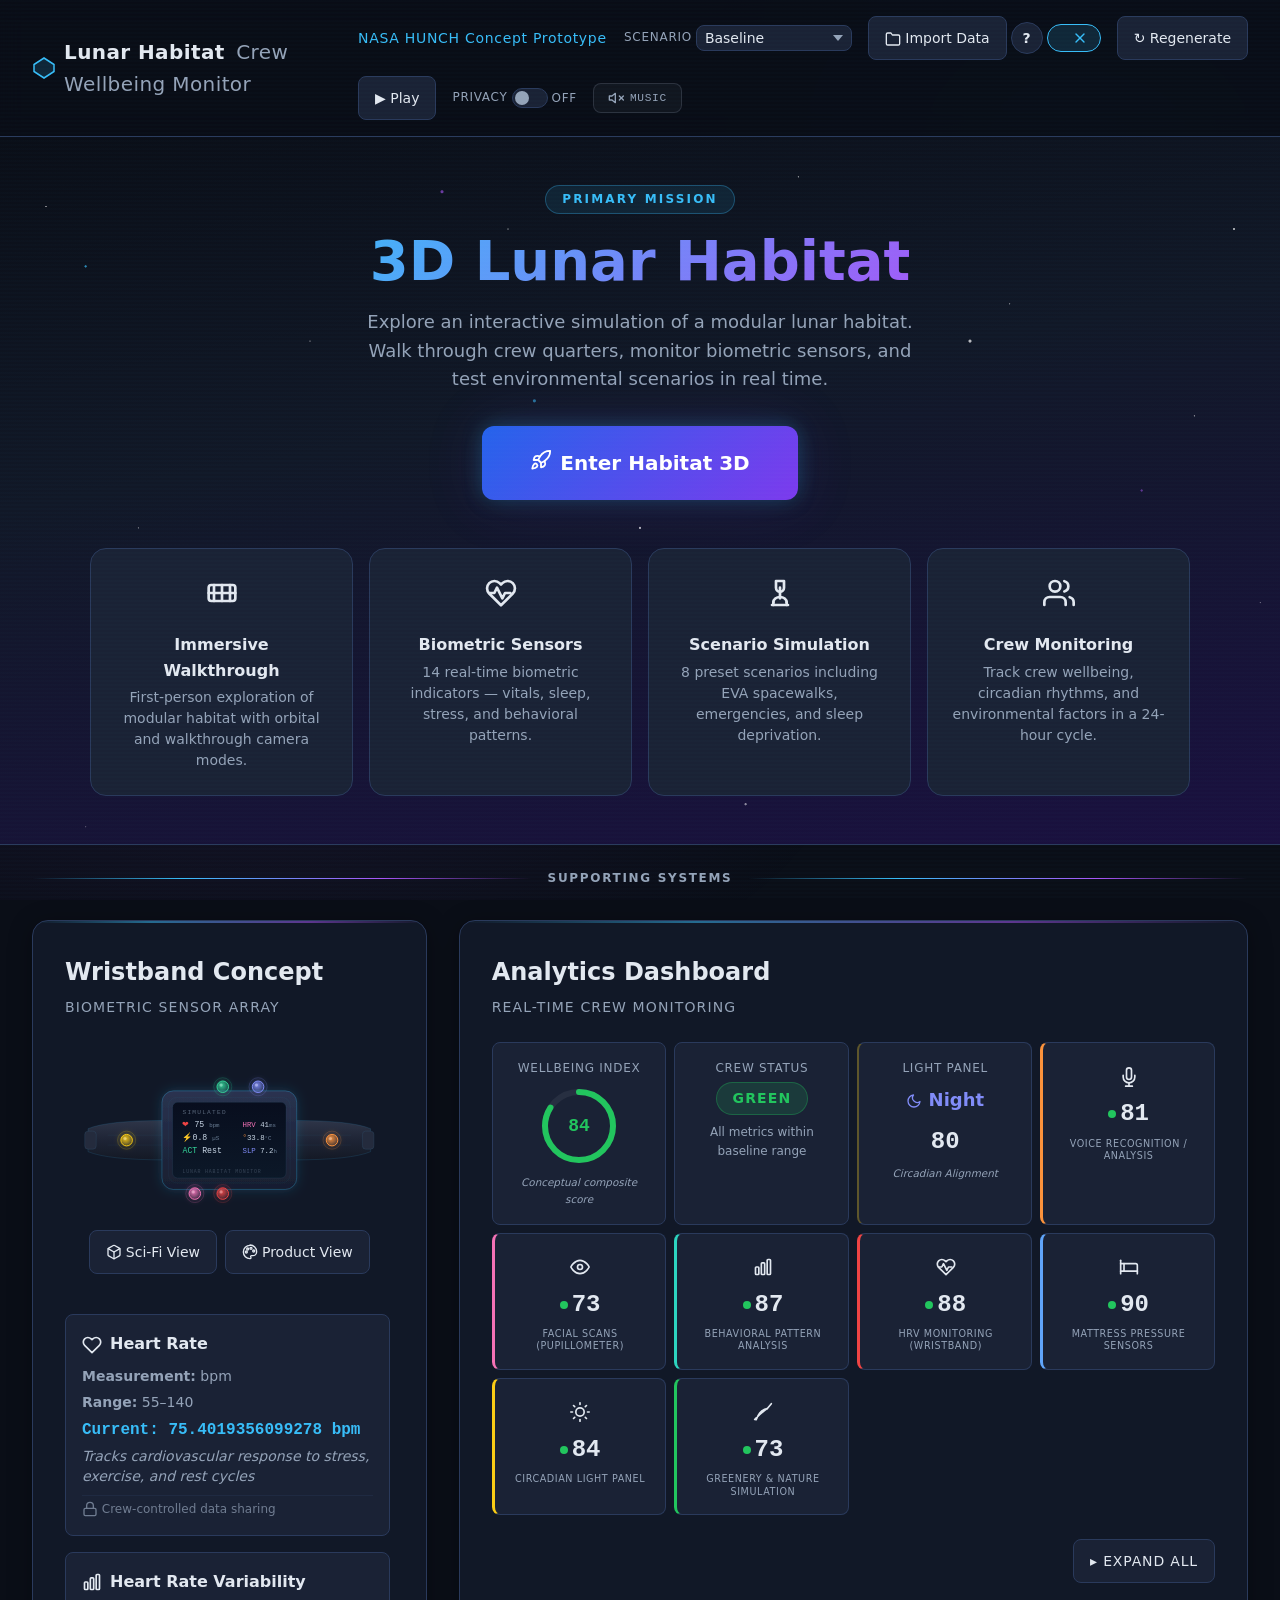
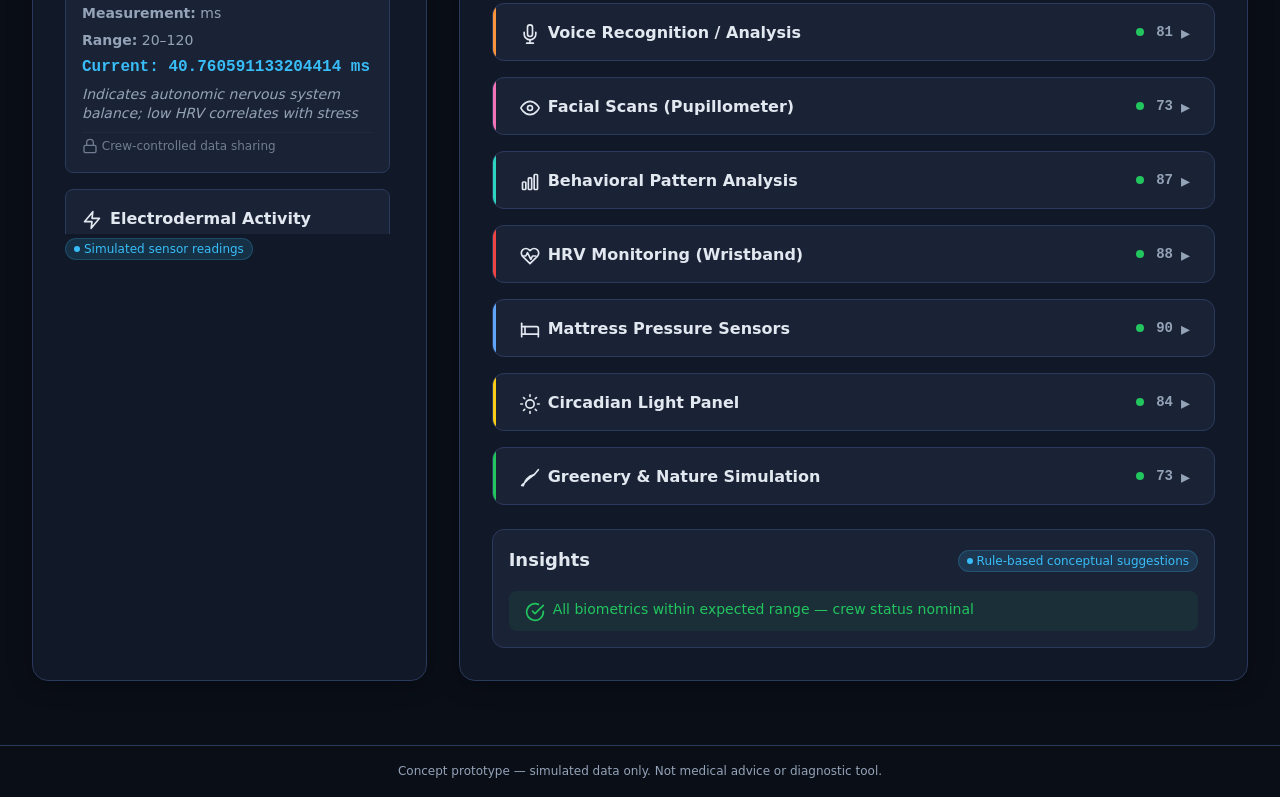
==== commit 0286010c: "feat: replace emojis with SVG icons, enhance space theme, fix loading screen error handling - Add sc" ====
--- a/index.html
+++ b/index.html
@@ -34,7 +34,8 @@
 
             <div class="controls-group controls-group--import">
                 <button id="btn-import" class="control-btn" title="Import CSV or JSON data file">
-                    📂 Import Data
+                    <svg class="icon icon--sm" width="16" height="16" viewBox="0 0 24 24" fill="none" stroke="currentColor" stroke-width="2" stroke-linecap="round" stroke-linejoin="round"><path d="M22 19a2 2 0 0 1-2 2H4a2 2 0 0 1-2-2V5a2 2 0 0 1 2-2h5l2 3h9a2 2 0 0 1 2 2z"/></svg>
+                    Import Data
                 </button>
                 <input type="file" id="file-import" accept=".csv,.json" class="sr-only" aria-label="Choose CSV or JSON file to import">
                 <button id="btn-import-help" class="control-btn control-btn--icon" title="Show expected file format" aria-label="File format help">
@@ -42,7 +43,9 @@
                 </button>
                 <div id="import-badge" class="import-badge" hidden>
                     <span id="import-filename" class="import-badge-name"></span>
-                    <button id="btn-import-clear" class="import-badge-clear" title="Clear imported data" aria-label="Clear imported data">✕</button>
+                    <button id="btn-import-clear" class="import-badge-clear" title="Clear imported data" aria-label="Clear imported data">
+                        <svg class="icon icon--sm" width="14" height="14" viewBox="0 0 24 24" fill="none" stroke="currentColor" stroke-width="2" stroke-linecap="round" stroke-linejoin="round"><line x1="18" y1="6" x2="6" y2="18"/><line x1="6" y1="6" x2="18" y2="18"/></svg>
+                    </button>
                 </div>
             </div>
 
@@ -66,12 +69,55 @@
 
             <div class="controls-group">
                 <button id="music-toggle" class="music-toggle-btn" role="switch" aria-checked="false" aria-label="Toggle background music" title="Toggle ambient music">
-                    <span class="music-icon">🔇</span>
+                    <span class="music-icon"><svg class="icon icon--sm" width="16" height="16" viewBox="0 0 24 24" fill="none" stroke="currentColor" stroke-width="2" stroke-linecap="round" stroke-linejoin="round"><polygon points="11 5 6 9 2 9 2 15 6 15 11 19 11 5"/><line x1="23" y1="9" x2="17" y2="15"/><line x1="17" y1="9" x2="23" y2="15"/></svg></span>
                     <span class="music-label">Music</span>
                 </button>
             </div>
         </div>
     </header>
+
+    <!-- ===== Habitat 3D Hero Section ===== -->
+    <section id="habitat-hero" class="habitat-hero" aria-labelledby="habitat-hero-title">
+        <div class="habitat-hero__stars" aria-hidden="true"></div>
+        <div class="habitat-hero__content">
+            <span class="habitat-hero__badge">Primary Mission</span>
+            <h2 id="habitat-hero-title" class="habitat-hero__title">3D Lunar Habitat</h2>
+            <p class="habitat-hero__subtitle">Explore an interactive simulation of a modular lunar habitat.<br>Walk through crew quarters, monitor biometric sensors, and test environmental scenarios in real time.</p>
+            <a href="pages/habitat-3d.html" class="habitat-hero__cta">
+                <span class="habitat-hero__cta-icon" aria-hidden="true"><svg width="22" height="22" viewBox="0 0 24 24" fill="none" stroke="currentColor" stroke-width="2" stroke-linecap="round" stroke-linejoin="round"><path d="M4.5 16.5c-1.5 1.26-2 5-2 5s3.74-.5 5-2c.71-.84.7-2.13-.09-2.91a2.18 2.18 0 0 0-2.91-.09z"/><path d="M12 15l-3-3a22 22 0 0 1 2-3.95A12.88 12.88 0 0 1 22 2c0 2.72-.78 7.5-6 11a22.35 22.35 0 0 1-4 2z"/><path d="M9 12H4s.55-3.03 2-4c1.62-1.08 5 0 5 0"/><path d="M12 15v5s3.03-.55 4-2c1.08-1.62 0-5 0-5"/></svg></span>
+                Enter Habitat 3D
+            </a>
+        </div>
+        <div class="habitat-hero__features">
+            <div class="habitat-hero__card">
+                <span class="habitat-hero__card-icon" aria-hidden="true"><svg width="32" height="32" viewBox="0 0 24 24" fill="none" stroke="currentColor" stroke-width="2" stroke-linecap="round" stroke-linejoin="round"><rect x="2" y="6" width="20" height="12" rx="2"/><path d="M12 6v12"/><path d="M2 12h20"/><path d="M6 6v12"/><path d="M18 6v12"/></svg></span>
+                <h3 class="habitat-hero__card-title">Immersive Walkthrough</h3>
+                <p class="habitat-hero__card-desc">First-person exploration of modular habitat with orbital and walkthrough camera modes.</p>
+            </div>
+            <div class="habitat-hero__card">
+                <span class="habitat-hero__card-icon" aria-hidden="true"><svg width="32" height="32" viewBox="0 0 24 24" fill="none" stroke="currentColor" stroke-width="2" stroke-linecap="round" stroke-linejoin="round"><path d="M20.84 4.61a5.5 5.5 0 0 0-7.78 0L12 5.67l-1.06-1.06a5.5 5.5 0 0 0-7.78 7.78L12 21.23l8.84-8.84a5.5 5.5 0 0 0 0-7.78z"/><polyline points="3 12 7 12 9 8 13 16 15 12 19 12"/></svg></span>
+                <h3 class="habitat-hero__card-title">Biometric Sensors</h3>
+                <p class="habitat-hero__card-desc">14 real-time biometric indicators — vitals, sleep, stress, and behavioral patterns.</p>
+            </div>
+            <div class="habitat-hero__card">
+                <span class="habitat-hero__card-icon" aria-hidden="true"><svg width="32" height="32" viewBox="0 0 24 24" fill="none" stroke="currentColor" stroke-width="2" stroke-linecap="round" stroke-linejoin="round"><path d="M9 3h6v5a3 3 0 0 1-6 0V3z"/><path d="M12 8v8"/><path d="M7 19c0-2.21 2.24-4 5-4s5 1.79 5 4"/><line x1="7" y1="19" x2="7" y2="21"/><line x1="17" y1="19" x2="17" y2="21"/><line x1="6" y1="21" x2="18" y2="21"/></svg></span>
+                <h3 class="habitat-hero__card-title">Scenario Simulation</h3>
+                <p class="habitat-hero__card-desc">8 preset scenarios including EVA spacewalks, emergencies, and sleep deprivation.</p>
+            </div>
+            <div class="habitat-hero__card">
+                <span class="habitat-hero__card-icon" aria-hidden="true"><svg width="32" height="32" viewBox="0 0 24 24" fill="none" stroke="currentColor" stroke-width="2" stroke-linecap="round" stroke-linejoin="round"><path d="M17 21v-2a4 4 0 0 0-4-4H5a4 4 0 0 0-4 4v2"/><circle cx="9" cy="7" r="4"/><path d="M23 21v-2a4 4 0 0 0-3-3.87"/><path d="M16 3.13a4 4 0 0 1 0 7.75"/></svg></span>
+                <h3 class="habitat-hero__card-title">Crew Monitoring</h3>
+                <p class="habitat-hero__card-desc">Track crew wellbeing, circadian rhythms, and environmental factors in a 24-hour cycle.</p>
+            </div>
+        </div>
+    </section>
+
+    <!-- ===== Supporting Systems ===== -->
+    <div class="supporting-divider" aria-hidden="true">
+        <span class="supporting-divider__line"></span>
+        <span class="supporting-divider__label">Supporting Systems</span>
+        <span class="supporting-divider__line"></span>
+    </div>
 
     <main id="main-content" class="main-layout">
         <section id="wristband-panel" class="panel">
@@ -110,7 +156,9 @@
         <div class="import-help-content">
             <div class="import-help-header">
                 <strong>Expected File Format</strong>
-                <button id="btn-close-help" class="import-badge-clear" aria-label="Close help">✕</button>
+                <button id="btn-close-help" class="import-badge-clear" aria-label="Close help">
+                    <svg class="icon icon--sm" width="14" height="14" viewBox="0 0 24 24" fill="none" stroke="currentColor" stroke-width="2" stroke-linecap="round" stroke-linejoin="round"><line x1="18" y1="6" x2="6" y2="18"/><line x1="6" y1="6" x2="18" y2="18"/></svg>
+                </button>
             </div>
             <div class="import-help-body">
                 <p><strong>CSV</strong> — first row must be column headers, comma-separated.</p>
--- a/styles/main.css
+++ b/styles/main.css
@@ -21,6 +21,8 @@
   --color-text-accent: #38bdf8;
   --color-accent: #38bdf8;
   --color-accent-glow: rgba(56, 189, 248, 0.15);
+  --color-accent-secondary: #a855f7;
+  --color-accent-secondary-glow: rgba(168, 85, 247, 0.15);
   --color-success: #22c55e;
   --color-warning: #f59e0b;
   --color-danger: #ef4444;
@@ -78,14 +80,27 @@
   font-size: var(--font-size-base);
   line-height: 1.6;
   min-height: 100vh;
-
-  /* Subtle dot-grid background pattern for space-grade feel */
-  background-image: radial-gradient(
-    circle,
-    rgba(56, 189, 248, 0.04) 1px,
-    transparent 1px
-  );
-  background-size: 24px 24px;
+  position: relative;
+}
+
+/* Nebula background — layered radial gradients */
+body::before {
+  content: '';
+  position: fixed;
+  inset: 0;
+  z-index: -2;
+  background:
+    radial-gradient(ellipse 80% 60% at 20% 80%, rgba(168, 85, 247, 0.07) 0%, transparent 60%),
+    radial-gradient(ellipse 60% 80% at 85% 20%, rgba(56, 189, 248, 0.06) 0%, transparent 55%),
+    radial-gradient(ellipse 50% 50% at 50% 50%, rgba(56, 189, 248, 0.03) 0%, transparent 70%);
+  pointer-events: none;
+  animation: nebula-drift 40s ease-in-out infinite alternate;
+}
+
+@keyframes nebula-drift {
+  0%   { opacity: 1; }
+  50%  { opacity: 0.7; }
+  100% { opacity: 1; }
 }
 
 /* Reduced motion preference */
@@ -297,17 +312,24 @@
 }
 
 /* ============================================
-   Background Dot Grid
+   Scanning Line Overlay
    ============================================ */
 
 body::after {
   content: '';
   position: fixed;
   inset: 0;
-  background-image: radial-gradient(circle, rgba(56, 189, 248, 0.03) 1px, transparent 1px);
-  background-size: 24px 24px;
+  background:
+    repeating-linear-gradient(
+      0deg,
+      transparent,
+      transparent 2px,
+      rgba(56, 189, 248, 0.012) 2px,
+      rgba(56, 189, 248, 0.012) 4px
+    );
   pointer-events: none;
-  z-index: -1;
+  z-index: 9999;
+  mix-blend-mode: screen;
 }
 
 /* ============================================
@@ -364,6 +386,275 @@
   background: rgba(56, 189, 248, 0.18);
   box-shadow: 0 0 12px var(--color-accent-glow);
   outline: none;
+}
+
+/* ============================================
+   Habitat 3D Hero Section
+   ============================================ */
+
+.habitat-hero {
+  position: relative;
+  overflow: hidden;
+  padding: var(--space-2xl) var(--space-xl);
+  background: linear-gradient(170deg, #0a0e17 0%, #111827 40%, #1a1040 100%);
+  border-bottom: 1px solid var(--color-border);
+  text-align: center;
+}
+
+/* Animated star particles — dense parallax field */
+.habitat-hero__stars {
+  position: absolute;
+  inset: 0;
+  overflow: hidden;
+  pointer-events: none;
+}
+
+.habitat-hero__stars::before,
+.habitat-hero__stars::after {
+  content: '';
+  position: absolute;
+  inset: -20px;
+}
+
+/* Layer 1 — distant small stars (slow drift) */
+.habitat-hero__stars::before {
+  background-image:
+    radial-gradient(1px 1px at 5% 12%, rgba(255,255,255,0.5) 50%, transparent 100%),
+    radial-gradient(1px 1px at 12% 55%, rgba(255,255,255,0.35) 50%, transparent 100%),
+    radial-gradient(1px 1px at 18% 82%, rgba(255,255,255,0.4) 50%, transparent 100%),
+    radial-gradient(1px 1px at 25% 30%, rgba(255,255,255,0.3) 50%, transparent 100%),
+    radial-gradient(1px 1px at 33% 70%, rgba(255,255,255,0.45) 50%, transparent 100%),
+    radial-gradient(1px 1px at 40% 15%, rgba(255,255,255,0.35) 50%, transparent 100%),
+    radial-gradient(1px 1px at 48% 90%, rgba(255,255,255,0.4) 50%, transparent 100%),
+    radial-gradient(1px 1px at 55% 45%, rgba(255,255,255,0.3) 50%, transparent 100%),
+    radial-gradient(1px 1px at 62% 8%, rgba(255,255,255,0.5) 50%, transparent 100%),
+    radial-gradient(1px 1px at 70% 60%, rgba(255,255,255,0.35) 50%, transparent 100%),
+    radial-gradient(1px 1px at 78% 25%, rgba(255,255,255,0.4) 50%, transparent 100%),
+    radial-gradient(1px 1px at 85% 78%, rgba(255,255,255,0.3) 50%, transparent 100%),
+    radial-gradient(1px 1px at 92% 40%, rgba(255,255,255,0.45) 50%, transparent 100%),
+    radial-gradient(1px 1px at 97% 65%, rgba(255,255,255,0.35) 50%, transparent 100%),
+    radial-gradient(1px 1px at 8% 95%, rgba(255,255,255,0.25) 50%, transparent 100%);
+  animation: hero-drift-slow 30s linear infinite;
+}
+
+/* Layer 2 — brighter closer stars (faster drift + twinkle) */
+.habitat-hero__stars::after {
+  background-image:
+    radial-gradient(1.5px 1.5px at 8% 20%, rgba(56,189,248,0.7) 50%, transparent 100%),
+    radial-gradient(1.5px 1.5px at 22% 75%, rgba(255,255,255,0.7) 50%, transparent 100%),
+    radial-gradient(2px 2px at 35% 10%, rgba(168,85,247,0.6) 50%, transparent 100%),
+    radial-gradient(1.5px 1.5px at 50% 55%, rgba(255,255,255,0.65) 50%, transparent 100%),
+    radial-gradient(1.5px 1.5px at 65% 85%, rgba(56,189,248,0.6) 50%, transparent 100%),
+    radial-gradient(2px 2px at 75% 30%, rgba(255,255,255,0.7) 50%, transparent 100%),
+    radial-gradient(1.5px 1.5px at 88% 50%, rgba(168,85,247,0.5) 50%, transparent 100%),
+    radial-gradient(1.5px 1.5px at 95% 15%, rgba(255,255,255,0.6) 50%, transparent 100%),
+    radial-gradient(2px 2px at 42% 38%, rgba(56,189,248,0.55) 50%, transparent 100%),
+    radial-gradient(1.5px 1.5px at 58% 92%, rgba(255,255,255,0.5) 50%, transparent 100%);
+  animation: hero-drift-fast 18s linear infinite, hero-twinkle 4s ease-in-out infinite;
+}
+
+@keyframes hero-drift-slow {
+  0%   { transform: translateY(0); }
+  100% { transform: translateY(-16px); }
+}
+
+@keyframes hero-drift-fast {
+  0%   { transform: translateY(0) translateX(0); }
+  100% { transform: translateY(-24px) translateX(6px); }
+}
+
+@keyframes hero-twinkle {
+  0%, 100% { opacity: 1; }
+  50%      { opacity: 0.7; }
+}
+
+.habitat-hero__content {
+  position: relative;
+  max-width: 700px;
+  margin: 0 auto var(--space-2xl);
+}
+
+.habitat-hero__badge {
+  display: inline-block;
+  font-size: var(--font-size-xs);
+  font-weight: 700;
+  text-transform: uppercase;
+  letter-spacing: 0.18em;
+  color: var(--color-accent);
+  background: rgba(56, 189, 248, 0.1);
+  border: 1px solid rgba(56, 189, 248, 0.3);
+  border-radius: 999px;
+  padding: var(--space-xs) var(--space-md);
+  margin-bottom: var(--space-md);
+}
+
+.habitat-hero__title {
+  font-size: clamp(2rem, 5vw, 3.5rem);
+  font-weight: 800;
+  line-height: 1.1;
+  margin-bottom: var(--space-md);
+  background: linear-gradient(135deg, #38bdf8 0%, #a855f7 50%, #38bdf8 100%);
+  background-size: 200% auto;
+  -webkit-background-clip: text;
+  background-clip: text;
+  -webkit-text-fill-color: transparent;
+  animation: hero-gradient-shift 6s ease-in-out infinite;
+}
+
+@keyframes hero-gradient-shift {
+  0%, 100% { background-position: 0% center; }
+  50%      { background-position: 100% center; }
+}
+
+.habitat-hero__subtitle {
+  font-size: var(--font-size-lg);
+  color: var(--color-text-secondary);
+  line-height: 1.6;
+  max-width: 560px;
+  margin: 0 auto var(--space-xl);
+}
+
+/* CTA Button */
+.habitat-hero__cta {
+  display: inline-flex;
+  align-items: center;
+  gap: var(--space-sm);
+  font-size: var(--font-size-xl);
+  font-weight: 700;
+  color: #fff;
+  text-decoration: none;
+  padding: var(--space-md) var(--space-2xl);
+  border-radius: var(--radius-lg);
+  background: linear-gradient(135deg, #2563eb 0%, #7c3aed 100%);
+  box-shadow:
+    0 0 20px rgba(56, 189, 248, 0.3),
+    0 0 60px rgba(124, 58, 237, 0.15),
+    0 4px 16px rgba(0, 0, 0, 0.4);
+  transition: transform 0.2s, box-shadow 0.3s;
+  animation: cta-glow 3s ease-in-out infinite;
+}
+
+.habitat-hero__cta:hover,
+.habitat-hero__cta:focus-visible {
+  transform: scale(1.05);
+  box-shadow:
+    0 0 30px rgba(56, 189, 248, 0.5),
+    0 0 80px rgba(124, 58, 237, 0.25),
+    0 6px 24px rgba(0, 0, 0, 0.5);
+  outline: none;
+}
+
+.habitat-hero__cta:active {
+  transform: scale(1.02);
+}
+
+@keyframes cta-glow {
+  0%, 100% {
+    box-shadow:
+      0 0 20px rgba(56, 189, 248, 0.3),
+      0 0 60px rgba(124, 58, 237, 0.15),
+      0 4px 16px rgba(0, 0, 0, 0.4);
+  }
+  50% {
+    box-shadow:
+      0 0 28px rgba(56, 189, 248, 0.45),
+      0 0 80px rgba(124, 58, 237, 0.25),
+      0 4px 16px rgba(0, 0, 0, 0.4);
+  }
+}
+
+.habitat-hero__cta-icon {
+  font-size: 1.3em;
+}
+
+/* Feature cards */
+.habitat-hero__features {
+  position: relative;
+  display: grid;
+  grid-template-columns: repeat(4, 1fr);
+  gap: var(--space-md);
+  max-width: 1100px;
+  margin: 0 auto;
+}
+
+.habitat-hero__card {
+  background: var(--color-bg-card);
+  border: 1px solid var(--color-border);
+  border-radius: var(--radius-xl);
+  padding: var(--space-lg);
+  text-align: center;
+  transition: border-color 0.2s, transform 0.2s;
+}
+
+.habitat-hero__card:hover {
+  border-color: var(--color-accent);
+  transform: translateY(-2px);
+}
+
+.habitat-hero__card-icon {
+  font-size: 2rem;
+  display: block;
+  margin-bottom: var(--space-sm);
+}
+
+.habitat-hero__card-title {
+  font-size: var(--font-size-base);
+  font-weight: 600;
+  color: var(--color-text-primary);
+  margin-bottom: var(--space-xs);
+}
+
+.habitat-hero__card-desc {
+  font-size: var(--font-size-sm);
+  color: var(--color-text-secondary);
+  line-height: 1.5;
+}
+
+/* Supporting systems divider */
+.supporting-divider {
+  display: flex;
+  align-items: center;
+  gap: var(--space-md);
+  max-width: 1600px;
+  margin: 0 auto;
+  padding: var(--space-lg) var(--space-xl) 0;
+}
+
+.supporting-divider__line {
+  flex: 1;
+  height: 1px;
+  background: var(--color-border);
+}
+
+.supporting-divider__label {
+  font-size: var(--font-size-xs);
+  font-weight: 600;
+  text-transform: uppercase;
+  letter-spacing: 0.14em;
+  color: var(--color-text-secondary);
+  white-space: nowrap;
+}
+
+/* Responsive hero */
+@media (max-width: 900px) {
+  .habitat-hero__features {
+    grid-template-columns: repeat(2, 1fr);
+  }
+}
+
+@media (max-width: 600px) {
+  .habitat-hero {
+    padding: var(--space-xl) var(--space-md);
+  }
+
+  .habitat-hero__features {
+    grid-template-columns: 1fr;
+  }
+
+  .habitat-hero__cta {
+    font-size: var(--font-size-lg);
+    padding: var(--space-md) var(--space-xl);
+  }
 }
 
 .wristband-svg {
@@ -1527,3 +1818,111 @@
     height: auto;
   }
 }
+
+/* ============================================
+   Inline SVG Icon Utilities
+   ============================================ */
+
+.icon {
+  display: inline-flex;
+  align-items: center;
+  justify-content: center;
+  flex-shrink: 0;
+  vertical-align: middle;
+  line-height: 1;
+}
+
+.icon svg {
+  display: block;
+}
+
+.icon--sm {
+  width: 16px;
+  height: 16px;
+}
+
+.icon--sm svg {
+  width: 16px;
+  height: 16px;
+}
+
+.icon--md {
+  width: 20px;
+  height: 20px;
+}
+
+.icon--md svg {
+  width: 20px;
+  height: 20px;
+}
+
+.icon--lg {
+  width: 24px;
+  height: 24px;
+}
+
+.icon--lg svg {
+  width: 24px;
+  height: 24px;
+}
+
+/* ============================================
+   Holographic Card Borders
+   ============================================ */
+
+.card:hover,
+.sensor-card:hover,
+.kpi-card:hover {
+  border-image: linear-gradient(
+    135deg,
+    rgba(56, 189, 248, 0.4),
+    rgba(168, 85, 247, 0.3),
+    rgba(56, 189, 248, 0.2)
+  ) 1;
+}
+
+/* Panel top accent — dual gradient */
+.panel::before {
+  background: linear-gradient(
+    90deg,
+    transparent,
+    var(--color-accent) 30%,
+    var(--color-accent-secondary) 70%,
+    transparent
+  );
+  opacity: 0.5;
+}
+
+/* Supporting divider — gradient line */
+.supporting-divider__line {
+  height: 1px;
+  background: linear-gradient(
+    90deg,
+    transparent,
+    var(--color-accent) 30%,
+    var(--color-accent-secondary) 70%,
+    transparent
+  );
+  border: none;
+}
+
+/* Hero card icon color — accent gradient on hover */
+.habitat-hero__card:hover .habitat-hero__card-icon svg {
+  stroke: var(--color-accent);
+  filter: drop-shadow(0 0 6px var(--color-accent-glow));
+  transition: stroke 0.3s, filter 0.3s;
+}
+
+/* ============================================
+   Reduced Motion — nebula & scan lines
+   ============================================ */
+
+@media (prefers-reduced-motion: reduce) {
+  body::before {
+    animation: none;
+  }
+  .habitat-hero__stars::before,
+  .habitat-hero__stars::after {
+    animation: none;
+  }
+}
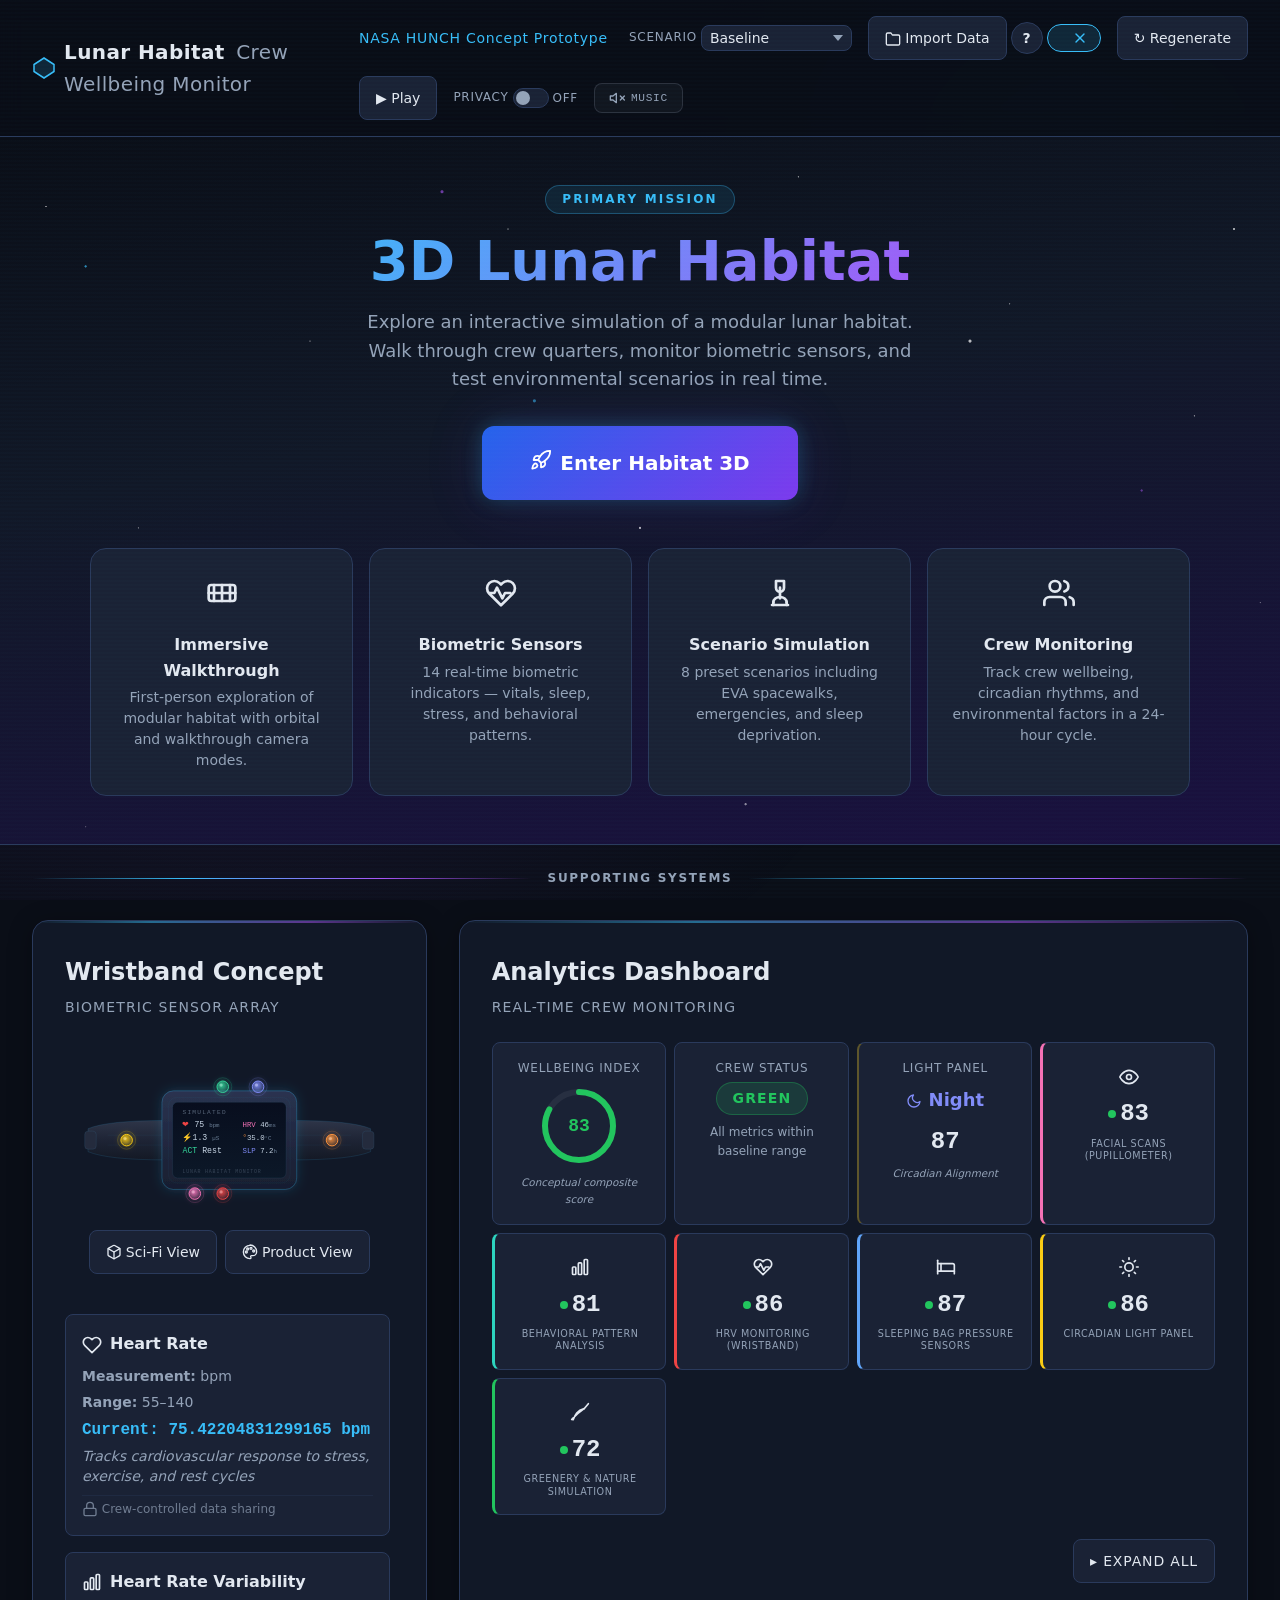
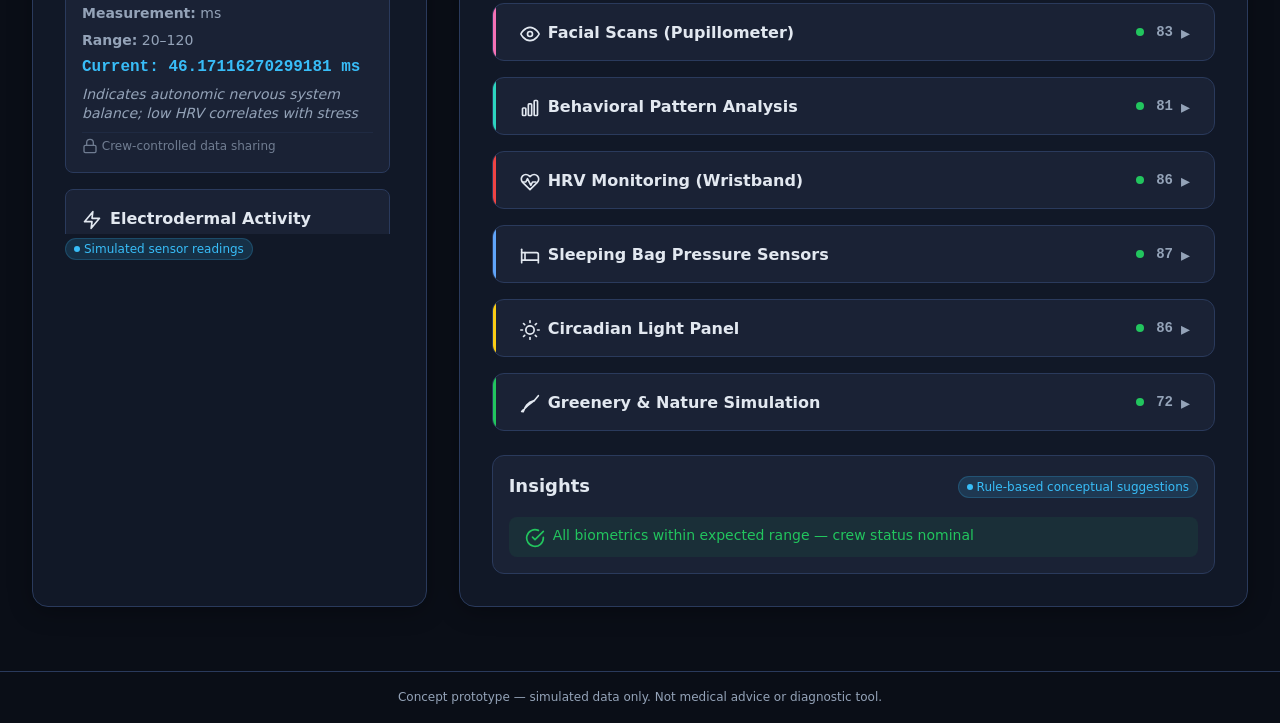
==== commit 14e834e8: "feat: zero-g interior overhaul, remove voice/EVA/microgravity scenarios - Remove EVA Spacewalk and M" ====
--- a/index.html
+++ b/index.html
@@ -25,8 +25,6 @@
                     <option value="stress">Stress Spike</option>
                     <option value="sleepDeprived">Sleep Deprived</option>
                     <option value="exercise">High Activity</option>
-                    <option value="eva">EVA Spacewalk</option>
-                    <option value="microgravity">Microgravity Rest</option>
                     <option value="emergency">Emergency Alert</option>
                     <option value="isolation">Social Isolation</option>
                 </select>
@@ -174,7 +172,6 @@
                         <tr><td>activityScore</td><td>0–100</td><td>Yes*</td></tr>
                         <tr><td>sleepMinutes</td><td>0–600</td><td>Yes*</td></tr>
                         <tr><td>restlessnessScore</td><td>0–100</td><td>Yes*</td></tr>
-                        <tr><td>voiceStressIndex</td><td>0–100</td><td>No</td></tr>
                         <tr><td>pupilDilationMm</td><td>2.0–8.0</td><td>No</td></tr>
                         <tr><td>socialScore</td><td>0–100</td><td>No</td></tr>
                         <tr><td>routineDeviation</td><td>0–100</td><td>No</td></tr>
@@ -187,7 +184,7 @@
                         <tr><td>windowSimStatus</td><td>0–100</td><td>No</td></tr>
                     </tbody>
                 </table>
-                <p class="import-help-note">*At least one biometric column is required. Missing columns use defaults. Aliases accepted: hr, hrv, eda, temp, activity, sleep, restlessness, voice, pupil, social, routine, cognitive, circadian, spectrum, greenery, soundscape, window.</p>
+                <p class="import-help-note">*At least one biometric column is required. Missing columns use defaults. Aliases accepted: hr, hrv, eda, temp, activity, sleep, restlessness, pupil, social, routine, cognitive, circadian, spectrum, greenery, soundscape, window.</p>
                 <p><a href="assets/data/sample-data.csv" download class="import-help-link">⬇ Download sample CSV template</a></p>
             </div>
         </div>
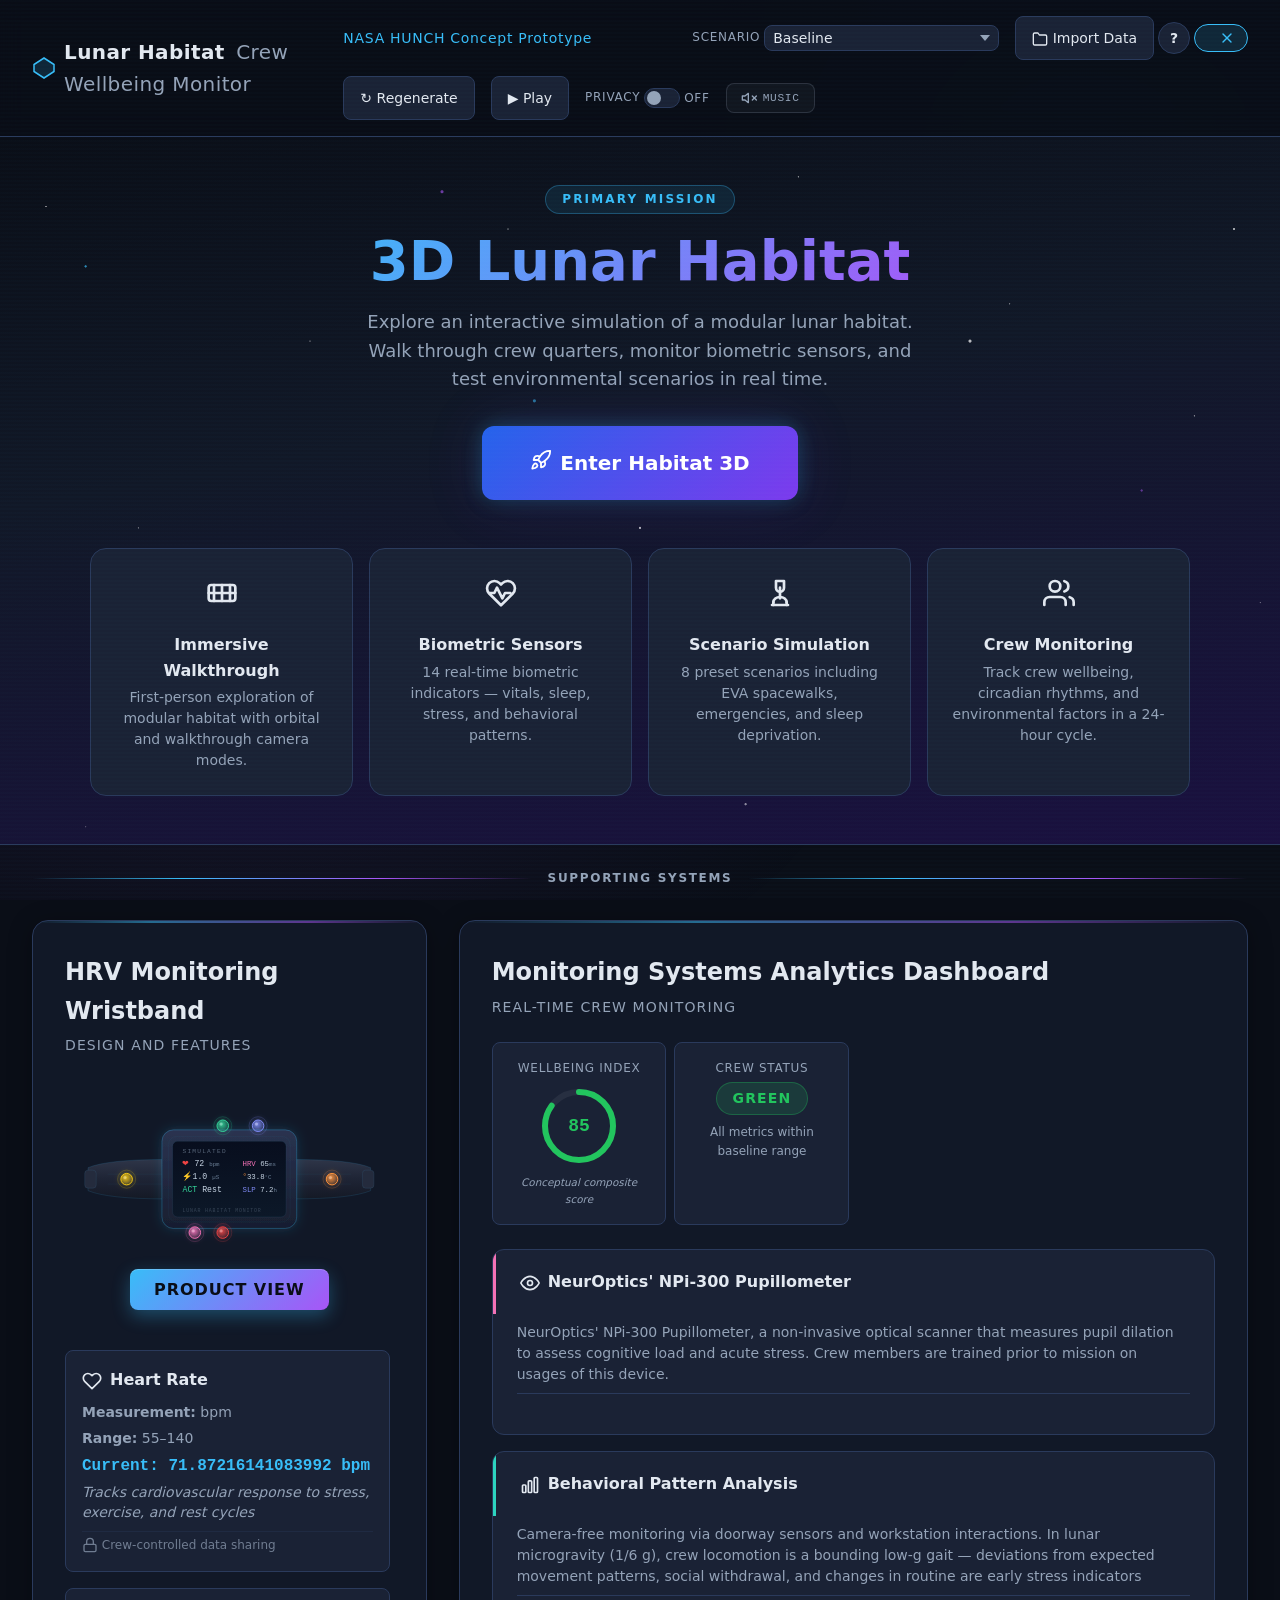
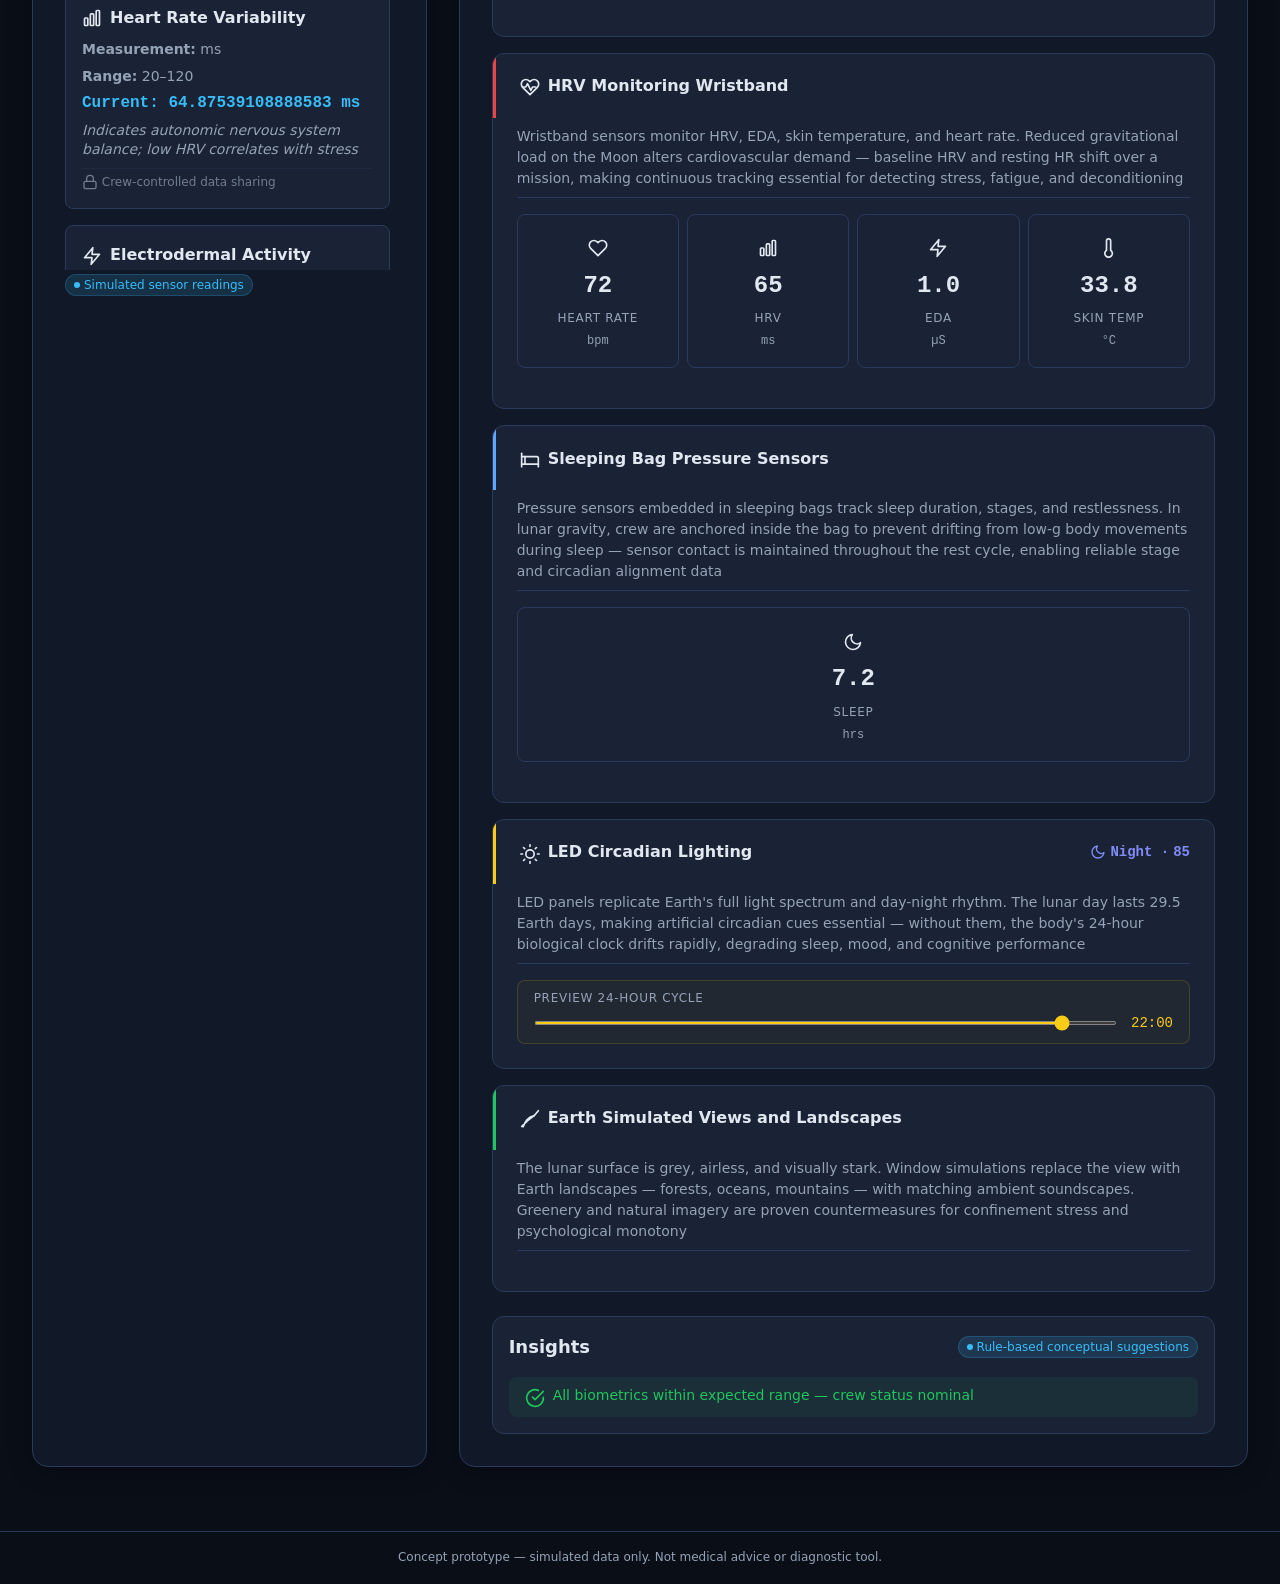
==== commit 0de10747: "feat: interactive circadian slider, self-paced tour, flattened dashboard - Replace dashboard accordi" ====
--- a/index.html
+++ b/index.html
@@ -27,6 +27,7 @@
                     <option value="exercise">High Activity</option>
                     <option value="emergency">Emergency Alert</option>
                     <option value="isolation">Social Isolation</option>
+                    <option value="eva">EVA (Extravehicular Activity)</option>
                 </select>
             </div>
 
@@ -120,8 +121,8 @@
     <main id="main-content" class="main-layout">
         <section id="wristband-panel" class="panel">
             <div class="panel-header">
-                <h2 class="panel-title">Wristband Concept</h2>
-                <p class="panel-subtitle">Biometric Sensor Array</p>
+                <h2 class="panel-title">HRV Monitoring Wristband</h2>
+                <p class="panel-subtitle">Design and Features</p>
             </div>
             <div class="wristband-display">
                 <!-- Wristband visualization — Phase 2 -->
@@ -133,7 +134,7 @@
         </section>
         <section id="dashboard-panel" class="panel">
             <div class="panel-header">
-                <h2 class="panel-title">Analytics Dashboard</h2>
+                <h2 class="panel-title">Monitoring Systems Analytics Dashboard</h2>
                 <p class="panel-subtitle">Real-time Crew Monitoring</p>
             </div>
             <div class="kpi-grid">
--- a/styles/main.css
+++ b/styles/main.css
@@ -385,6 +385,28 @@
 .view-3d-link:focus-visible {
   background: rgba(56, 189, 248, 0.18);
   box-shadow: 0 0 12px var(--color-accent-glow);
+  outline: none;
+}
+
+.view-3d-link--primary {
+  padding: var(--space-sm) var(--space-lg);
+  font-size: var(--font-size-base);
+  font-weight: 600;
+  letter-spacing: 0.06em;
+  text-transform: uppercase;
+  color: #0a0e17;
+  background: linear-gradient(135deg, var(--color-accent), var(--color-accent-secondary));
+  border: none;
+  border-radius: var(--radius-md);
+  box-shadow: 0 6px 18px rgba(56, 189, 248, 0.32), inset 0 1px 0 rgba(255, 255, 255, 0.18);
+  transition: transform 0.15s ease, box-shadow 0.15s ease;
+}
+
+.view-3d-link--primary:hover,
+.view-3d-link--primary:focus-visible {
+  background: linear-gradient(135deg, var(--color-accent), var(--color-accent-secondary));
+  transform: translateY(-1px);
+  box-shadow: 0 8px 22px rgba(56, 189, 248, 0.45), inset 0 1px 0 rgba(255, 255, 255, 0.22);
   outline: none;
 }
 
@@ -1033,28 +1055,11 @@
    System Accordion
    ============================================ */
 
-.accordion-controls {
-    display: flex;
-    justify-content: flex-end;
-    margin-bottom: var(--space-xs);
-}
-
-.accordion-toggle-all {
-    font-size: var(--font-size-xs);
-    text-transform: uppercase;
-    letter-spacing: 0.06em;
-}
-
 .system-accordion {
     border: 1px solid var(--color-border);
     border-radius: var(--radius-lg);
     background: var(--color-bg-card);
     overflow: hidden;
-    transition: border-color 0.2s ease;
-}
-
-.system-accordion:hover {
-    border-color: rgba(56, 189, 248, 0.2);
 }
 
 .system-accordion__header {
@@ -1063,27 +1068,12 @@
     gap: var(--space-sm);
     width: 100%;
     padding: var(--space-md) var(--space-lg);
-    background: transparent;
-    border: none;
     border-left: 3px solid transparent;
     color: var(--color-text-primary);
     font-family: var(--font-sans);
     font-size: var(--font-size-base);
     font-weight: 600;
-    cursor: pointer;
-    text-align: left;
-    transition: background 0.15s ease;
     min-height: 44px;
-}
-
-.system-accordion__header:hover {
-    background: rgba(56, 189, 248, 0.04);
-}
-
-.system-accordion__header:focus-visible {
-    outline: 2px solid var(--color-accent);
-    outline-offset: -2px;
-    border-radius: var(--radius-lg);
 }
 
 .system-accordion__icon {
@@ -1106,15 +1096,52 @@
     margin-left: var(--space-xs);
 }
 
-.system-accordion__chevron {
-    font-size: var(--font-size-lg);
+.system-accordion__live {
+    display: inline-flex;
+    align-items: center;
+    gap: 4px;
+    font-size: var(--font-size-sm);
+    font-family: var(--font-mono);
+    flex-shrink: 0;
+    transition: color 0.2s ease;
+}
+
+.circadian-control {
+    margin-top: var(--space-md);
+    padding: var(--space-sm) var(--space-md);
+    background: rgba(250, 204, 21, 0.04);
+    border: 1px solid rgba(250, 204, 21, 0.15);
+    border-radius: var(--radius-md);
+}
+
+.circadian-control__label {
+    display: block;
+    font-size: var(--font-size-xs);
+    text-transform: uppercase;
+    letter-spacing: 0.06em;
     color: var(--color-text-secondary);
-    transition: transform 0.2s ease;
-    flex-shrink: 0;
-}
-
-.system-accordion.is-open .system-accordion__chevron {
-    transform: rotate(0deg);
+    margin-bottom: var(--space-xs);
+}
+
+.circadian-control__row {
+    display: flex;
+    align-items: center;
+    gap: var(--space-sm);
+}
+
+.circadian-control__slider {
+    flex: 1;
+    accent-color: #facc15;
+    height: 4px;
+    cursor: pointer;
+}
+
+.circadian-control__time {
+    font-family: var(--font-mono);
+    font-size: var(--font-size-sm);
+    color: #facc15;
+    min-width: 48px;
+    text-align: right;
 }
 
 .system-accordion__body {
@@ -1149,6 +1176,7 @@
 .system-accordion__kpis.kpi-grid {
     grid-template-columns: repeat(auto-fit, minmax(120px, 1fr));
 }
+
 
 .system-accordion__charts {
     display: grid;
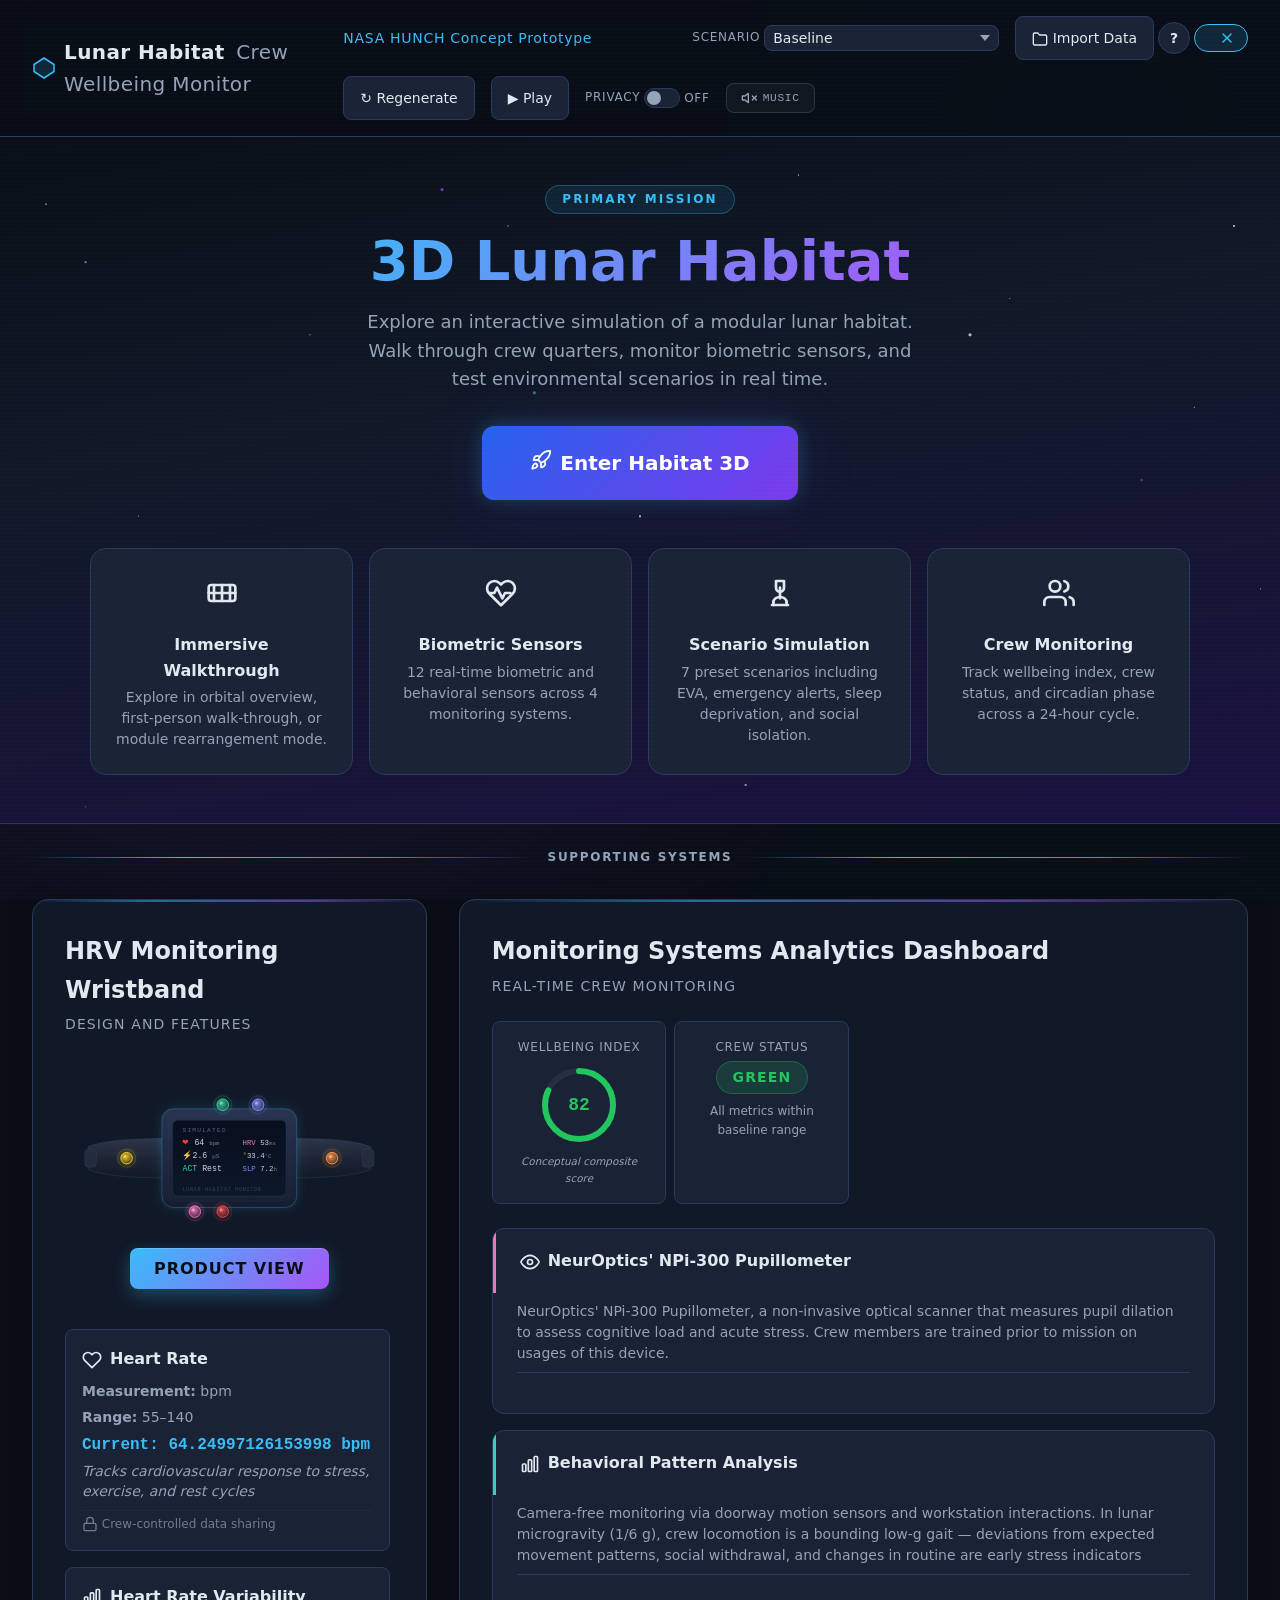
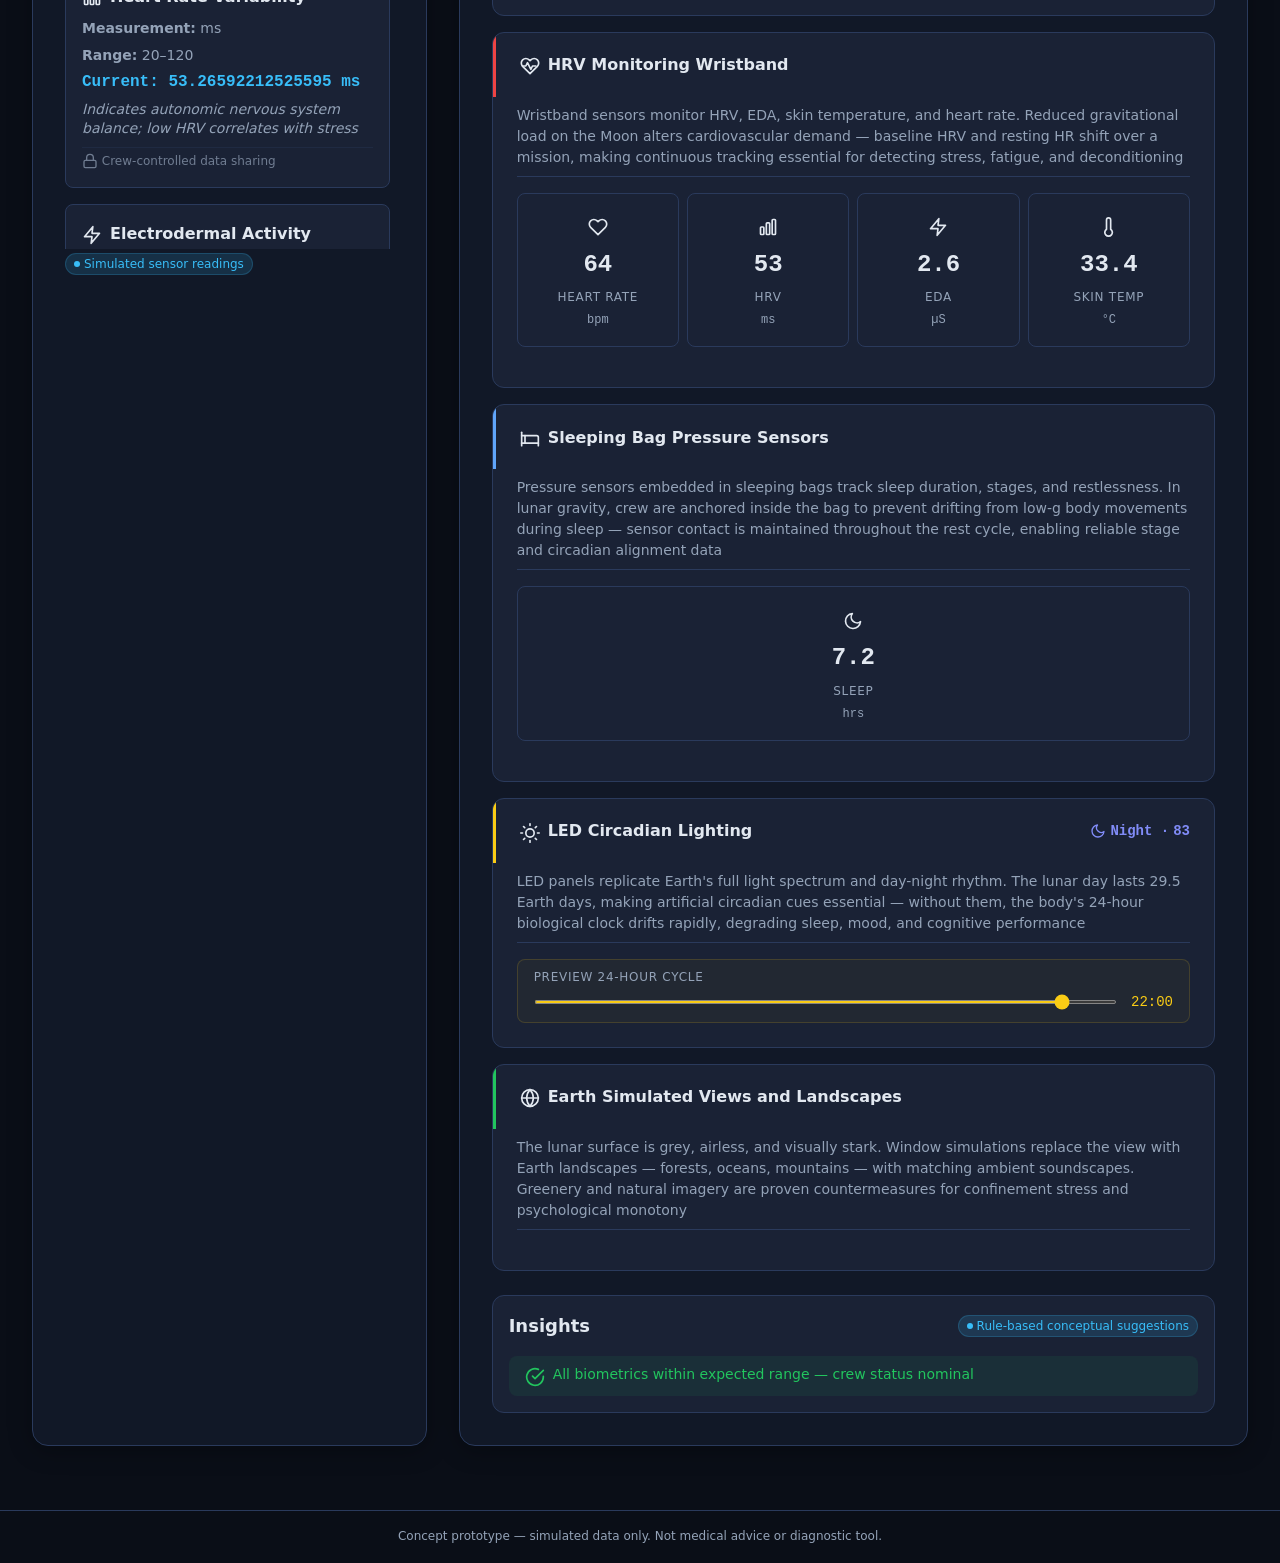
==== commit 3552005d: "feat: corrected hero copy and grouped sensor legend on habitat-3d - Update dashboard hero to reflect" ====
--- a/index.html
+++ b/index.html
@@ -91,22 +91,22 @@
             <div class="habitat-hero__card">
                 <span class="habitat-hero__card-icon" aria-hidden="true"><svg width="32" height="32" viewBox="0 0 24 24" fill="none" stroke="currentColor" stroke-width="2" stroke-linecap="round" stroke-linejoin="round"><rect x="2" y="6" width="20" height="12" rx="2"/><path d="M12 6v12"/><path d="M2 12h20"/><path d="M6 6v12"/><path d="M18 6v12"/></svg></span>
                 <h3 class="habitat-hero__card-title">Immersive Walkthrough</h3>
-                <p class="habitat-hero__card-desc">First-person exploration of modular habitat with orbital and walkthrough camera modes.</p>
+                <p class="habitat-hero__card-desc">Explore in orbital overview, first-person walk-through, or module rearrangement mode.</p>
             </div>
             <div class="habitat-hero__card">
                 <span class="habitat-hero__card-icon" aria-hidden="true"><svg width="32" height="32" viewBox="0 0 24 24" fill="none" stroke="currentColor" stroke-width="2" stroke-linecap="round" stroke-linejoin="round"><path d="M20.84 4.61a5.5 5.5 0 0 0-7.78 0L12 5.67l-1.06-1.06a5.5 5.5 0 0 0-7.78 7.78L12 21.23l8.84-8.84a5.5 5.5 0 0 0 0-7.78z"/><polyline points="3 12 7 12 9 8 13 16 15 12 19 12"/></svg></span>
                 <h3 class="habitat-hero__card-title">Biometric Sensors</h3>
-                <p class="habitat-hero__card-desc">14 real-time biometric indicators — vitals, sleep, stress, and behavioral patterns.</p>
+                <p class="habitat-hero__card-desc">12 real-time biometric and behavioral sensors across 4 monitoring systems.</p>
             </div>
             <div class="habitat-hero__card">
                 <span class="habitat-hero__card-icon" aria-hidden="true"><svg width="32" height="32" viewBox="0 0 24 24" fill="none" stroke="currentColor" stroke-width="2" stroke-linecap="round" stroke-linejoin="round"><path d="M9 3h6v5a3 3 0 0 1-6 0V3z"/><path d="M12 8v8"/><path d="M7 19c0-2.21 2.24-4 5-4s5 1.79 5 4"/><line x1="7" y1="19" x2="7" y2="21"/><line x1="17" y1="19" x2="17" y2="21"/><line x1="6" y1="21" x2="18" y2="21"/></svg></span>
                 <h3 class="habitat-hero__card-title">Scenario Simulation</h3>
-                <p class="habitat-hero__card-desc">8 preset scenarios including EVA spacewalks, emergencies, and sleep deprivation.</p>
+                <p class="habitat-hero__card-desc">7 preset scenarios including EVA, emergency alerts, sleep deprivation, and social isolation.</p>
             </div>
             <div class="habitat-hero__card">
                 <span class="habitat-hero__card-icon" aria-hidden="true"><svg width="32" height="32" viewBox="0 0 24 24" fill="none" stroke="currentColor" stroke-width="2" stroke-linecap="round" stroke-linejoin="round"><path d="M17 21v-2a4 4 0 0 0-4-4H5a4 4 0 0 0-4 4v2"/><circle cx="9" cy="7" r="4"/><path d="M23 21v-2a4 4 0 0 0-3-3.87"/><path d="M16 3.13a4 4 0 0 1 0 7.75"/></svg></span>
                 <h3 class="habitat-hero__card-title">Crew Monitoring</h3>
-                <p class="habitat-hero__card-desc">Track crew wellbeing, circadian rhythms, and environmental factors in a 24-hour cycle.</p>
+                <p class="habitat-hero__card-desc">Track wellbeing index, crew status, and circadian phase across a 24-hour cycle.</p>
             </div>
         </div>
     </section>
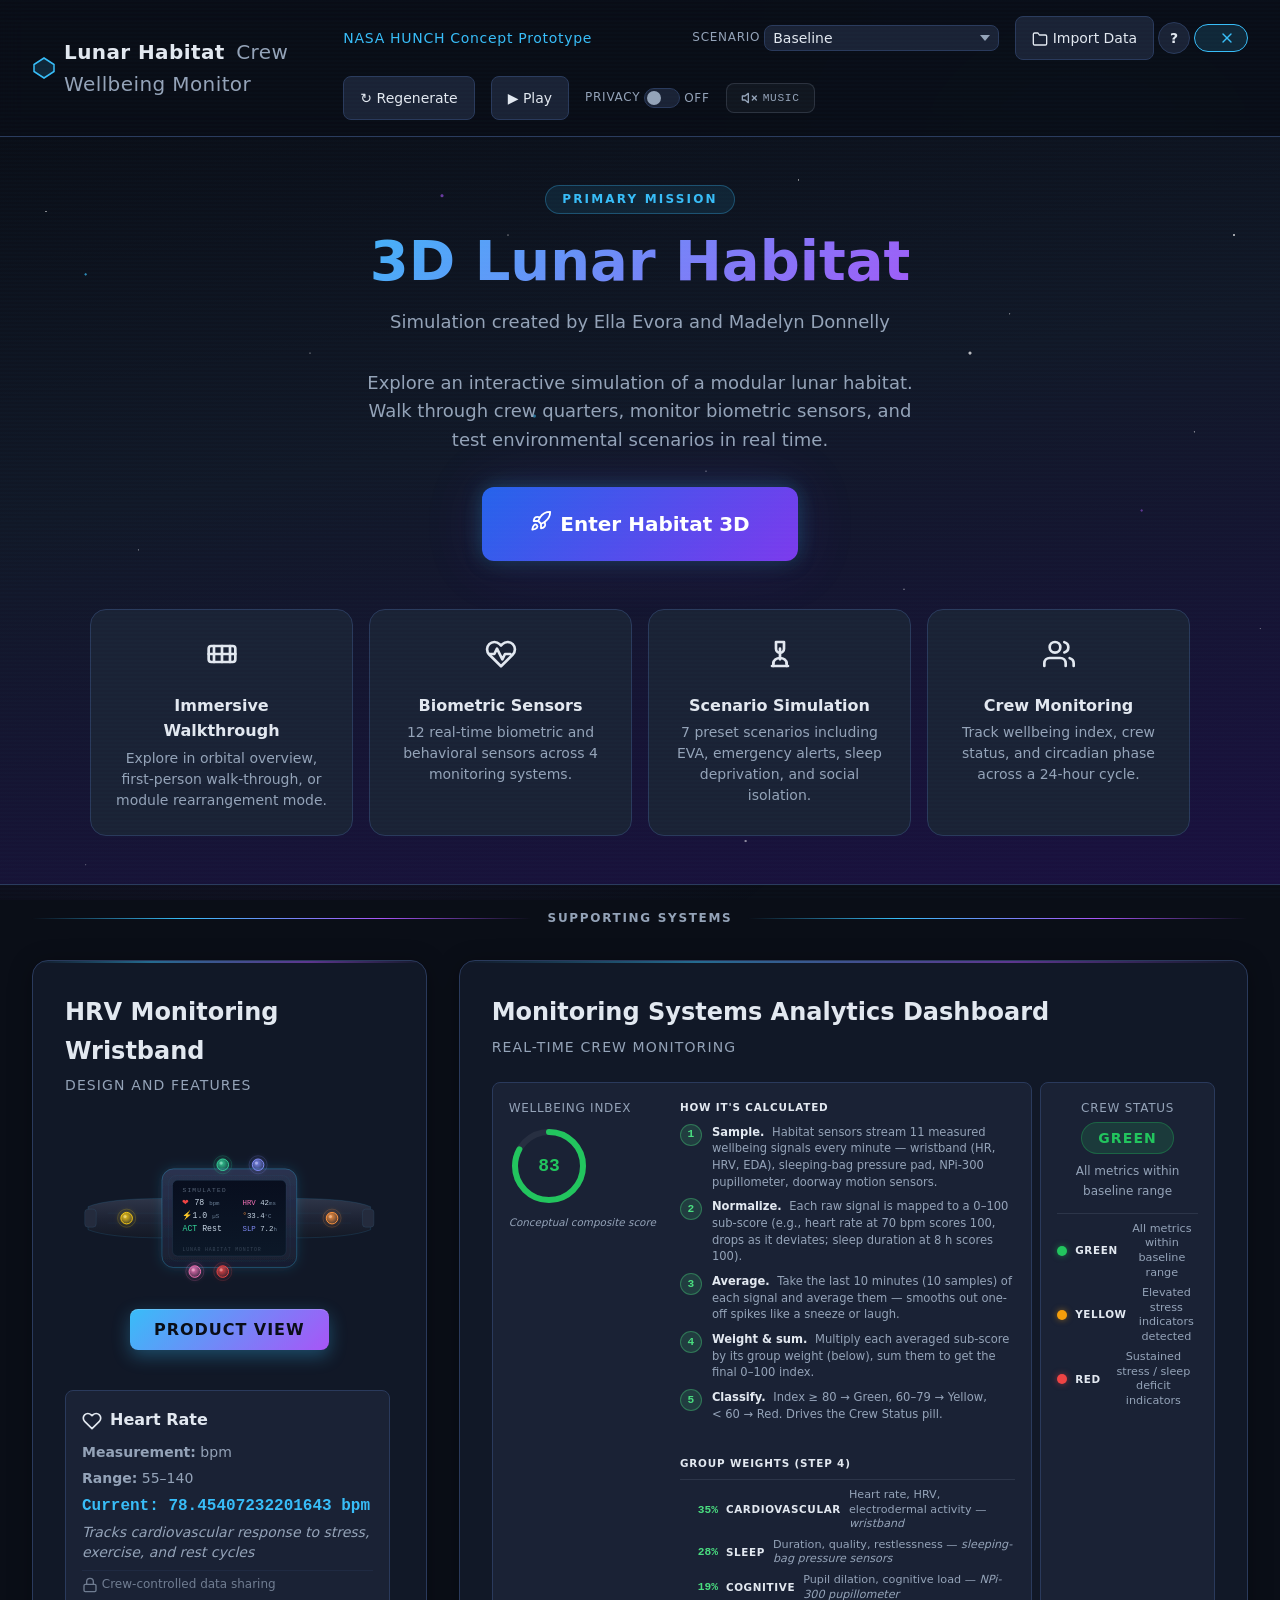
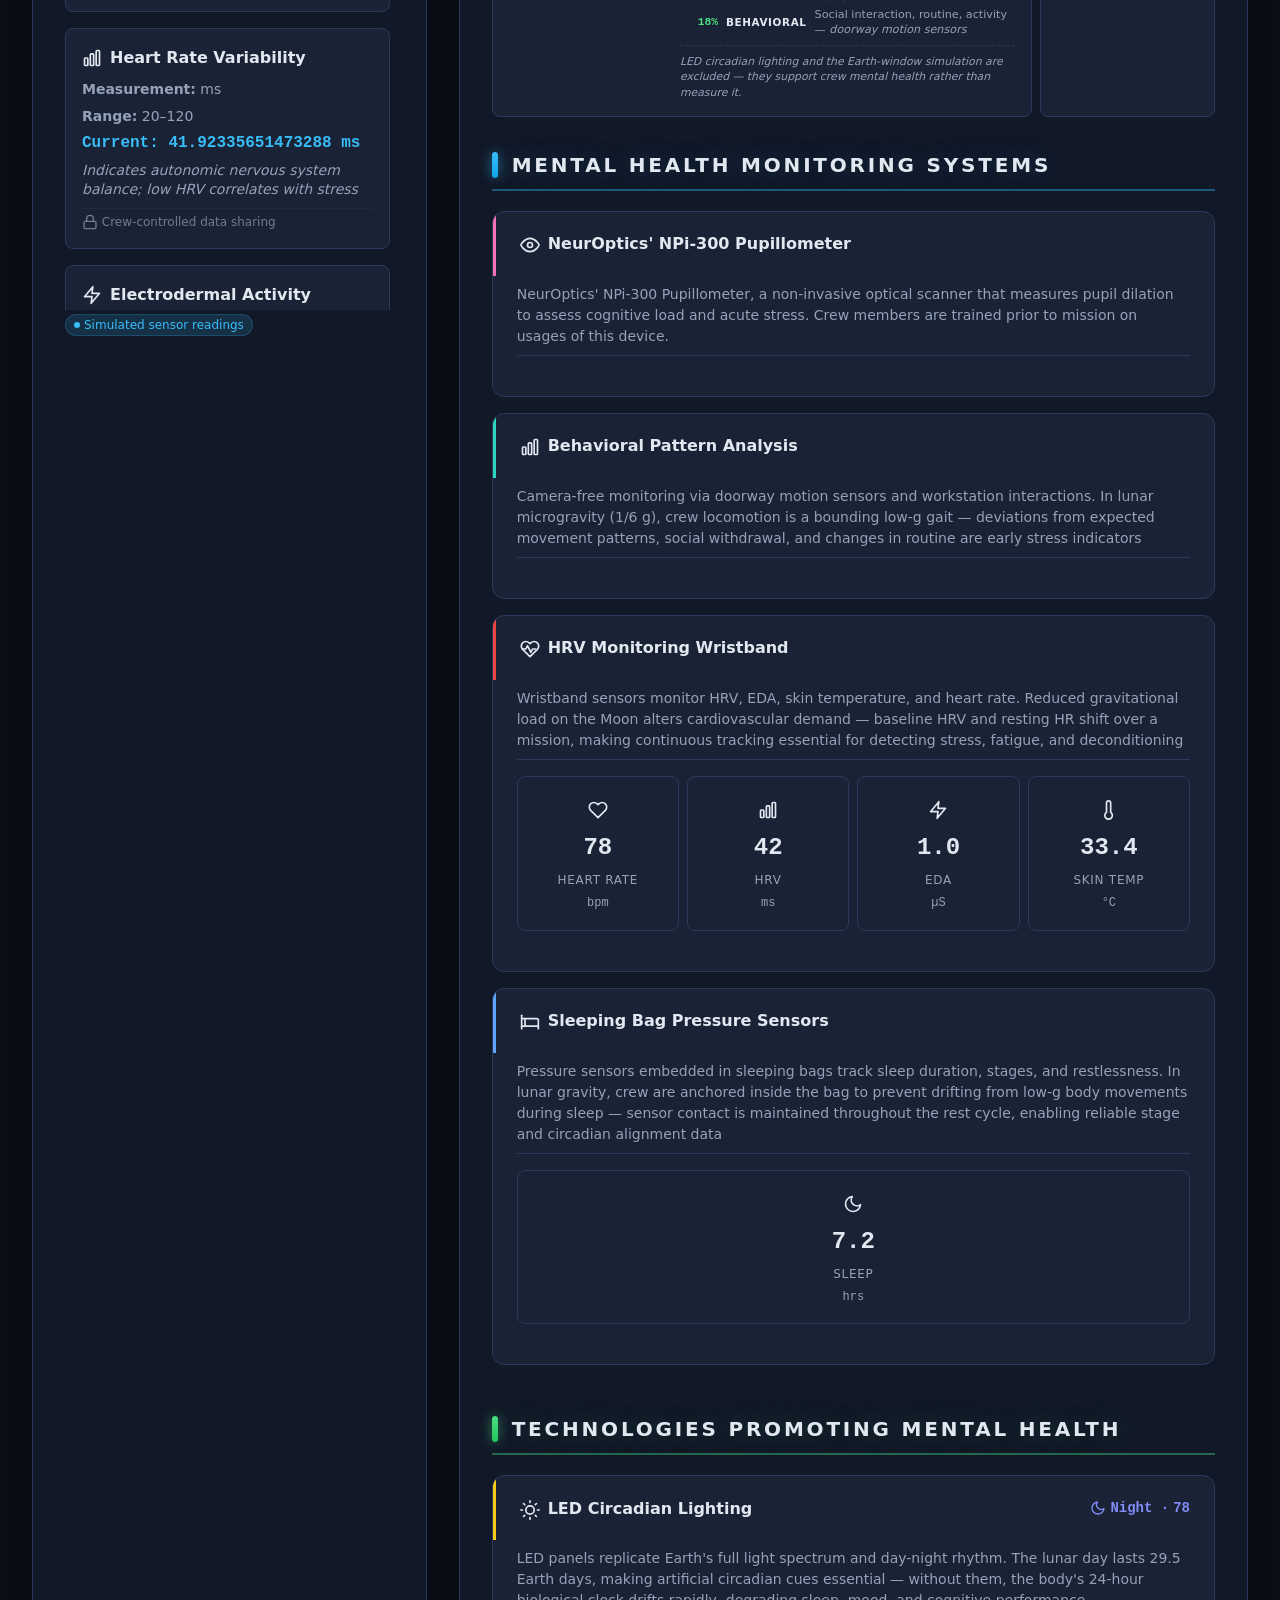
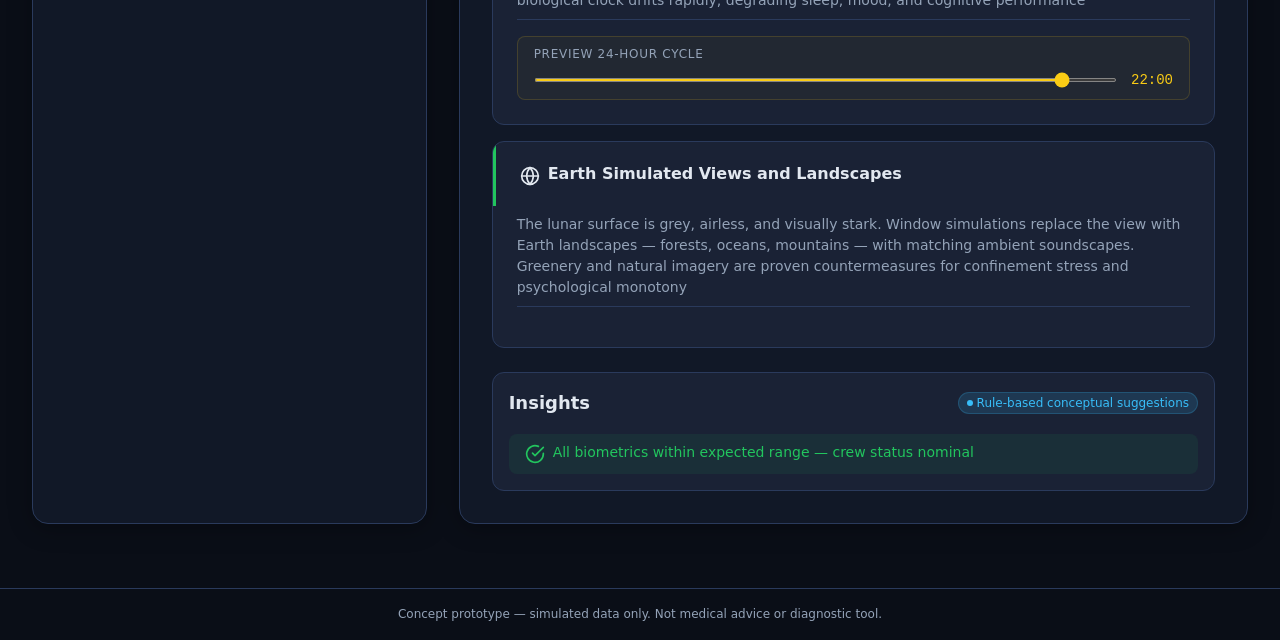
==== commit eac972ee: "Add creator attribution subtitle to lunar habitat hero section" ====
--- a/index.html
+++ b/index.html
@@ -81,6 +81,7 @@
         <div class="habitat-hero__content">
             <span class="habitat-hero__badge">Primary Mission</span>
             <h2 id="habitat-hero-title" class="habitat-hero__title">3D Lunar Habitat</h2>
+            <p class="habitat-hero__subtitle">Simulation created by Ella Evora and Madelyn Donnelly</p>
             <p class="habitat-hero__subtitle">Explore an interactive simulation of a modular lunar habitat.<br>Walk through crew quarters, monitor biometric sensors, and test environmental scenarios in real time.</p>
             <a href="pages/habitat-3d.html" class="habitat-hero__cta">
                 <span class="habitat-hero__cta-icon" aria-hidden="true"><svg width="22" height="22" viewBox="0 0 24 24" fill="none" stroke="currentColor" stroke-width="2" stroke-linecap="round" stroke-linejoin="round"><path d="M4.5 16.5c-1.5 1.26-2 5-2 5s3.74-.5 5-2c.71-.84.7-2.13-.09-2.91a2.18 2.18 0 0 0-2.91-.09z"/><path d="M12 15l-3-3a22 22 0 0 1 2-3.95A12.88 12.88 0 0 1 22 2c0 2.72-.78 7.5-6 11a22.35 22.35 0 0 1-4 2z"/><path d="M9 12H4s.55-3.03 2-4c1.62-1.08 5 0 5 0"/><path d="M12 15v5s3.03-.55 4-2c1.08-1.62 0-5 0-5"/></svg></span>
--- a/styles/main.css
+++ b/styles/main.css
@@ -871,6 +871,45 @@
   }
 }
 
+.systems-category-header {
+  font-size: 1.25rem;
+  font-weight: 800;
+  color: var(--color-text-primary);
+  text-transform: uppercase;
+  letter-spacing: 0.14em;
+  margin: var(--space-lg) 0 var(--space-xs);
+  padding: var(--space-sm) 0;
+  border-bottom: 2px solid rgba(56, 189, 248, 0.4);
+  display: flex;
+  align-items: center;
+  gap: 14px;
+  text-shadow: 0 0 24px rgba(56, 189, 248, 0.25);
+}
+
+.systems-category-header::before {
+  content: '';
+  display: inline-block;
+  width: 6px;
+  height: 26px;
+  background: linear-gradient(180deg, #38bdf8, #0ea5e9);
+  border-radius: 3px;
+  box-shadow: 0 0 12px rgba(56, 189, 248, 0.6);
+}
+
+.systems-category-header--promoting {
+  border-bottom-color: rgba(74, 222, 128, 0.4);
+  text-shadow: 0 0 24px rgba(74, 222, 128, 0.25);
+}
+
+.systems-category-header--promoting::before {
+  background: linear-gradient(180deg, #4ade80, #22c55e);
+  box-shadow: 0 0 12px rgba(74, 222, 128, 0.6);
+}
+
+.systems-category-header:first-child {
+  margin-top: 0;
+}
+
 .chart-card {
   padding: var(--space-md);
   min-height: 200px;
@@ -945,9 +984,42 @@
     gap: var(--space-xs);
 }
 
-.kpi-card--wellbeing,
+.kpi-card--wellbeing {
+    grid-column: span 3;
+    flex-direction: row;
+    align-items: stretch;
+    text-align: left;
+    gap: var(--space-lg);
+}
+
+.wellbeing-gauge-side {
+    display: flex;
+    flex-direction: column;
+    align-items: flex-start;
+    justify-content: flex-start;
+    gap: var(--space-xs);
+    flex-shrink: 0;
+    text-align: left;
+}
+
+.wellbeing-info-side {
+    flex: 1;
+    display: flex;
+    flex-direction: column;
+    justify-content: center;
+    min-width: 0;
+}
+
 .kpi-card--status {
     grid-column: span 1;
+}
+
+@media (max-width: 768px) {
+    .kpi-card--wellbeing {
+        flex-direction: column;
+        align-items: center;
+        text-align: center;
+    }
 }
 
 .kpi-icon {
@@ -1023,6 +1095,167 @@
     font-size: var(--font-size-xs);
     color: var(--color-text-secondary);
     margin-top: var(--space-xs);
+}
+
+.wellbeing-formula {
+    font-size: 0.75rem;
+    color: var(--color-text-secondary);
+    margin: 0 0 var(--space-sm);
+    line-height: 1.5;
+}
+
+.wellbeing-procedure-title {
+    font-size: 0.65rem;
+    font-weight: 700;
+    color: var(--color-text-primary);
+    text-transform: uppercase;
+    letter-spacing: 0.08em;
+    margin: 0 0 var(--space-sm);
+}
+
+.wellbeing-procedure-title--secondary {
+    margin-top: var(--space-md);
+}
+
+.wellbeing-procedure {
+    list-style: none;
+    margin: 0 0 var(--space-md);
+    padding: 0;
+    display: flex;
+    flex-direction: column;
+    gap: 8px;
+    counter-reset: wb-step;
+}
+
+.wellbeing-procedure li {
+    display: grid;
+    grid-template-columns: 22px 1fr;
+    align-items: start;
+    gap: 10px;
+    font-size: 0.72rem;
+    line-height: 1.45;
+    color: var(--color-text-secondary);
+}
+
+.wellbeing-step-num {
+    width: 22px;
+    height: 22px;
+    border-radius: 50%;
+    background: rgba(74, 222, 128, 0.15);
+    color: #4ade80;
+    font-weight: 700;
+    font-family: var(--font-mono);
+    font-size: 0.7rem;
+    display: flex;
+    align-items: center;
+    justify-content: center;
+    flex-shrink: 0;
+    border: 1px solid rgba(74, 222, 128, 0.35);
+}
+
+.wellbeing-step-body strong {
+    color: var(--color-text-primary);
+    font-weight: 600;
+    margin-right: 4px;
+}
+
+.wellbeing-excluded {
+    font-size: 0.68rem;
+    color: var(--color-text-secondary);
+    font-style: italic;
+    margin: var(--space-sm) 0 0;
+    padding-top: var(--space-sm);
+    border-top: 1px dashed rgba(148, 163, 184, 0.15);
+    line-height: 1.4;
+}
+
+.wellbeing-legend {
+    list-style: none;
+    margin: 0;
+    padding: var(--space-sm) 0 0;
+    border-top: 1px solid rgba(148, 163, 184, 0.15);
+    display: flex;
+    flex-direction: column;
+    gap: 6px;
+    width: 100%;
+}
+
+.wellbeing-legend li {
+    display: grid;
+    grid-template-columns: 38px auto 1fr;
+    align-items: center;
+    gap: 8px;
+    font-size: 0.7rem;
+    line-height: 1.3;
+    text-align: left;
+}
+
+.wellbeing-legend-weight {
+    font-weight: 700;
+    font-family: var(--font-mono);
+    color: #4ade80;
+    font-size: 0.7rem;
+    text-align: right;
+}
+
+.wellbeing-legend-label {
+    font-weight: 600;
+    color: var(--color-text-primary);
+    text-transform: uppercase;
+    letter-spacing: 0.06em;
+    font-size: 0.65rem;
+}
+
+.wellbeing-legend-desc {
+    color: var(--color-text-secondary);
+}
+
+.wellbeing-legend-desc em {
+    color: #94a3b8;
+    font-style: italic;
+    font-weight: 500;
+}
+
+.status-legend {
+    list-style: none;
+    margin: var(--space-sm) 0 0;
+    padding: var(--space-sm) 0 0;
+    border-top: 1px solid rgba(148, 163, 184, 0.15);
+    display: flex;
+    flex-direction: column;
+    gap: 6px;
+}
+
+.status-legend li {
+    display: grid;
+    grid-template-columns: 10px auto 1fr;
+    align-items: center;
+    gap: 8px;
+    font-size: 0.7rem;
+    line-height: 1.3;
+}
+
+.status-legend-dot {
+    width: 10px;
+    height: 10px;
+    border-radius: 50%;
+    flex-shrink: 0;
+}
+
+.status-legend-dot--green  { background: #22c55e; box-shadow: 0 0 6px rgba(34, 197, 94, 0.5); }
+.status-legend-dot--yellow { background: #f59e0b; box-shadow: 0 0 6px rgba(245, 158, 11, 0.5); }
+.status-legend-dot--red    { background: #ef4444; box-shadow: 0 0 6px rgba(239, 68, 68, 0.5); }
+
+.status-legend-label {
+    font-weight: 600;
+    color: var(--color-text-primary);
+    text-transform: uppercase;
+    letter-spacing: 0.06em;
+    font-size: 0.65rem;
+}
+
+.status-legend-desc {
+    color: var(--color-text-secondary);
 }
 
 /* Habitat-integrated sensor KPI cards */
